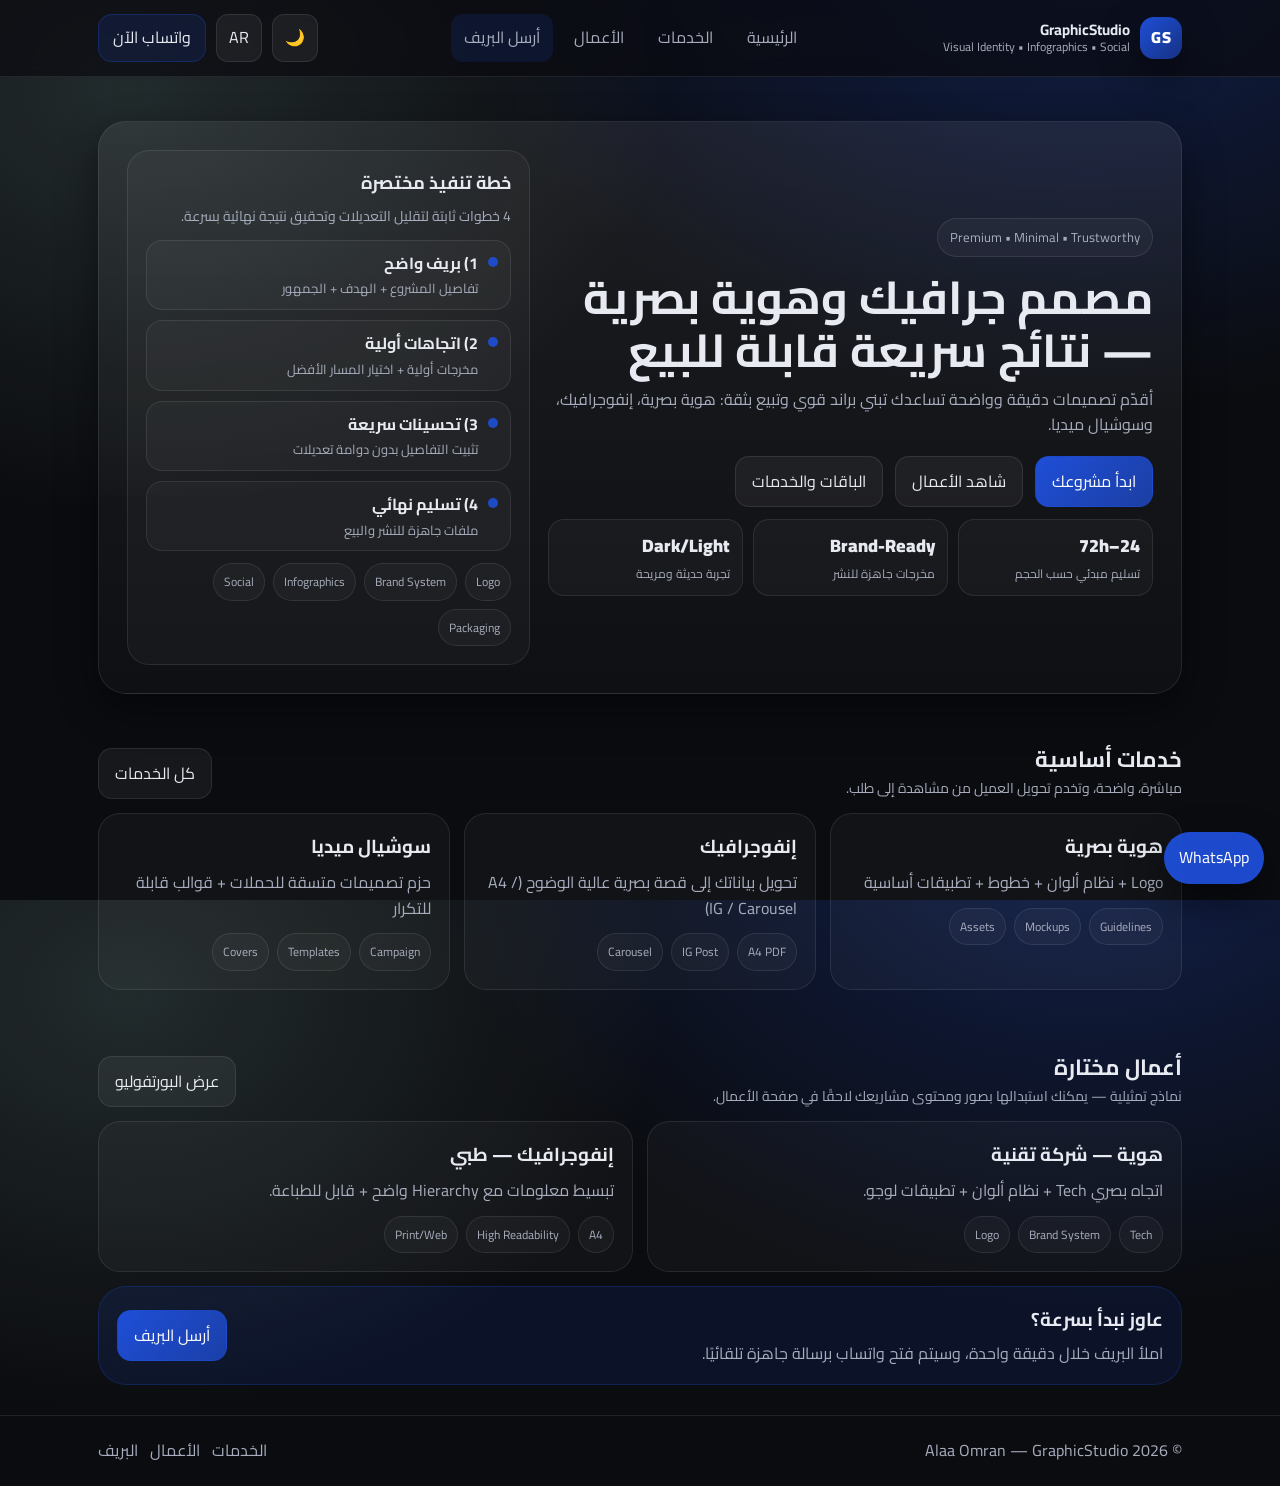
==== index.html @ be7340ad "Add files via upload" ====
<!DOCTYPE html>
<html lang="ar" dir="rtl">
<head>
  <meta charset="UTF-8" />
  <meta name="viewport" content="width=device-width, initial-scale=1.0" />
  <title>GraphicStudio — بورتفوليو مصمم جرافيك</title>
  <meta name="description" content="GraphicStudio — تصميم هوية بصرية، إنفوجرافيك، وسوشيال ميديا. تجربة بورتفوليو احترافية جاهزة للتحويل." />
  <meta name="theme-color" content="#0b0c10" />
  <link rel="preconnect" href="https://fonts.googleapis.com">
  <link rel="preconnect" href="https://fonts.gstatic.com" crossorigin>
  <link href="https://fonts.googleapis.com/css2?family=Cairo:wght@400;600;700;800&display=swap" rel="stylesheet">
  <style>
    :root{
      --bg:#0b0c10;
      --panel:#11131a;
      --panel2:#0f1117;
      --text:#e8eaf2;
      --muted:#a7adbd;
      --accent:#1f4fd8;
      --line:rgba(255,255,255,.09);
      --shadow: 0 16px 40px rgba(0,0,0,.45);
      --radius:18px;
      --radius2:22px;
      --max:1120px;
    }

    body.light{
      --bg:#f7f8fc;
      --panel:#ffffff;
      --panel2:#f1f3f9;
      --text:#121629;
      --muted:#5c647a;
      --line:rgba(0,0,0,.10);
      --shadow: 0 18px 46px rgba(18,22,41,.12);
    }

    *{box-sizing:border-box}
    html,body{height:100%}
    body{
      margin:0;
      font-family: "Cairo", system-ui, -apple-system, Segoe UI, Roboto, Arial, sans-serif;
      background:
        radial-gradient(1200px 900px at 85% -10%, rgba(31,79,216,.30), transparent 55%),
        radial-gradient(900px 700px at 10% 10%, rgba(154,205,191,.16), transparent 60%),
        var(--bg);
      color:var(--text);
      line-height:1.6;
    }

    a{color:inherit;text-decoration:none}
    button{font:inherit}
    .container{max-width:var(--max); margin:0 auto; padding:0 18px}

    /* NAV */
    .nav{
      position:sticky; top:0; z-index:50;
      border-bottom:1px solid var(--line);
      background: rgba(10,11,16,.70);
      backdrop-filter: blur(10px);
    }
    body.light .nav{ background: rgba(255,255,255,.75); }

    .navInner{
      display:flex; align-items:center; justify-content:space-between;
      gap:14px; padding:14px 0;
    }

    .brand{
      display:flex; align-items:center; gap:10px;
      min-width: 180px;
    }
    .brandMark{
      width:42px; height:42px; border-radius:14px;
      display:grid; place-items:center;
      background: linear-gradient(135deg, rgba(31,79,216,1), rgba(31,79,216,.55));
      box-shadow: var(--shadow);
      font-weight:900;
      letter-spacing:.5px;
      color:#fff;
      flex:0 0 auto;
    }
    .brandText{
      display:flex; flex-direction:column; gap:2px;
      line-height:1.1;
    }
    .brandText strong{font-size:15px}
    .brandText span{font-size:12px; color:var(--muted)}

    .navLinks{
      display:flex; align-items:center; justify-content:center;
      gap:8px; flex:1;
    }
    .navLinks a{
      padding:10px 12px;
      border-radius:12px;
      color:var(--muted);
      transition: background .15s ease, color .15s ease;
      border:1px solid transparent;
    }
    .navLinks a:hover{
      color:var(--text);
      background: rgba(255,255,255,.05);
      border-color: var(--line);
    }
    body.light .navLinks a:hover{ background: rgba(0,0,0,.05); }

    .navActions{
      display:flex; align-items:center; gap:10px;
      min-width: 220px;
      justify-content:flex-end;
    }
    .iconBtn{
      border:1px solid var(--line);
      background: rgba(255,255,255,.06);
      color:var(--text);
      padding:10px 12px;
      border-radius:12px;
      cursor:pointer;
      transition: transform .12s ease, background .12s ease;
    }
    .iconBtn:active{transform: scale(.98)}
    body.light .iconBtn{ background: rgba(0,0,0,.04); }

    .cta{
      display:inline-flex; align-items:center; justify-content:center;
      gap:10px;
      padding:10px 14px;
      border-radius:14px;
      border:1px solid rgba(31,79,216,.30);
      background: rgba(31,79,216,.14);
      color:var(--text);
      white-space:nowrap;
      transition: transform .12s ease, background .12s ease;
    }
    .cta:hover{ background: rgba(31,79,216,.20) }
    .cta:active{transform: scale(.99)}

    /* HERO */
    .hero{padding:44px 0 18px}
    .heroCard{
      border:1px solid var(--line);
      border-radius: calc(var(--radius2) + 6px);
      background: linear-gradient(180deg, rgba(255,255,255,.07), rgba(255,255,255,.02));
      box-shadow: var(--shadow);
      overflow:hidden;
    }
    body.light .heroCard{
      background: linear-gradient(180deg, rgba(0,0,0,.02), rgba(0,0,0,.01));
    }

    .heroGrid{
      display:grid;
      grid-template-columns: 1.2fr .8fr;
      gap:18px;
      padding:28px;
      align-items:center;
    }

    .badge{
      display:inline-flex; align-items:center; gap:8px;
      padding:8px 12px;
      border-radius:999px;
      border:1px solid var(--line);
      background: rgba(255,255,255,.04);
      color:var(--muted);
      font-size:13px;
      width: fit-content;
    }

    .h1{
      margin:14px 0 10px;
      font-size: clamp(26px, 4.2vw, 46px);
      line-height:1.15;
      letter-spacing: .2px;
    }

    .lead{
      margin:0 0 18px;
      color:var(--muted);
      font-size:16px;
      max-width: 70ch;
    }

    .heroActions{
      display:flex; gap:12px; flex-wrap:wrap;
      margin-top: 10px;
    }
    .btn{
      display:inline-flex; align-items:center; justify-content:center;
      gap:10px;
      padding:12px 16px;
      border-radius:14px;
      border:1px solid var(--line);
      background: rgba(255,255,255,.05);
      color:var(--text);
      cursor:pointer;
      transition: transform .12s ease, background .12s ease, border-color .12s ease;
    }
    .btn:hover{ background: rgba(255,255,255,.07) }
    body.light .btn:hover{ background: rgba(0,0,0,.04) }

    .btnPrimary{
      background: linear-gradient(135deg, rgba(31,79,216,1), rgba(31,79,216,.72));
      border-color: rgba(31,79,216,.35);
      color:#fff;
    }
    .btnPrimary:hover{ background: linear-gradient(135deg, rgba(31,79,216,1), rgba(31,79,216,.82)); }
    .btn:active{transform: scale(.99)}

    .heroSide{
      border:1px solid var(--line);
      border-radius: var(--radius2);
      background: rgba(255,255,255,.03);
      padding:18px;
    }

    .statGrid{
      display:grid;
      grid-template-columns: repeat(3, minmax(0, 1fr));
      gap:10px;
      margin-top: 12px;
    }
    .stat{
      border:1px solid var(--line);
      border-radius: 16px;
      padding:12px;
      background: rgba(255,255,255,.03);
    }
    .stat strong{
      display:block;
      font-size:18px;
      font-weight:900;
    }
    .stat span{
      display:block;
      font-size:12px;
      color:var(--muted);
      margin-top:3px;
    }

    .quickList{
      margin:12px 0 0;
      padding:0;
      list-style:none;
      display:flex;
      flex-direction:column;
      gap:10px;
    }
    .quickItem{
      display:flex; gap:10px; align-items:flex-start;
      padding:10px 12px;
      border-radius:16px;
      border:1px solid var(--line);
      background: rgba(255,255,255,.03);
    }
    .dot{
      width:10px; height:10px; border-radius:99px;
      background: rgba(31,79,216,.9);
      margin-top: 6px;
      flex:0 0 auto;
    }
    .quickItem b{display:block}
    .quickItem p{margin:2px 0 0; color:var(--muted); font-size:13px}

    /* SECTIONS */
    .section{padding:30px 0}
    .sectionHead{
      display:flex; align-items:flex-end; justify-content:space-between;
      gap:14px; margin-bottom: 14px;
    }
    .sectionHead h2{margin:0; font-size:22px}
    .sectionHead p{margin:0; color:var(--muted); font-size:14px; max-width:60ch}

    .cards{
      display:grid;
      grid-template-columns: repeat(3, minmax(0,1fr));
      gap:14px;
    }
    .card{
      border:1px solid var(--line);
      border-radius: var(--radius2);
      background: rgba(255,255,255,.03);
      padding:18px;
      transition: transform .15s ease, border-color .15s ease;
    }
    .card:hover{transform: translateY(-2px); border-color: rgba(31,79,216,.25)}
    .card h3{margin:0 0 8px}
    .card p{margin:0; color:var(--muted)}
    .pillRow{display:flex; gap:8px; flex-wrap:wrap; margin-top:12px}
    .pill{
      padding:8px 10px;
      border-radius:999px;
      border:1px solid var(--line);
      background: rgba(255,255,255,.03);
      color:var(--muted);
      font-size:12px;
    }

    .split{
      display:grid;
      grid-template-columns: 1fr 1fr;
      gap:14px;
    }

    .ctaBand{
      margin-top: 14px;
      border:1px solid rgba(31,79,216,.25);
      border-radius: calc(var(--radius2) + 6px);
      background: rgba(31,79,216,.12);
      padding:18px;
      display:flex; align-items:center; justify-content:space-between;
      gap:14px;
    }
    .ctaBand h3{margin:0 0 6px}
    .ctaBand p{margin:0; color:var(--muted)}

    /* FOOTER */
    footer{
      padding:22px 0;
      border-top:1px solid var(--line);
      color:var(--muted);
    }
    .footerInner{
      display:flex; align-items:center; justify-content:space-between;
      gap:12px; flex-wrap:wrap;
    }
    .footerLinks{display:flex; gap:12px}
    .footerLinks a{color:var(--muted)}
    .footerLinks a:hover{color:var(--text)}

    /* FLOAT WHATSAPP */
    .waFloat{
      position:fixed;
      right:16px; bottom:16px;
      padding:12px 14px;
      border-radius:999px;
      background: rgba(31,79,216,.95);
      color:#fff;
      border:1px solid rgba(31,79,216,.40);
      box-shadow: var(--shadow);
      display:inline-flex; align-items:center; gap:10px;
      z-index:60;
    }
    .waFloat:active{transform: scale(.99)}

    /* MOBILE */
    .mobileBar{
      position:fixed; left:0; right:0; bottom:0;
      border-top:1px solid var(--line);
      background: rgba(10,11,16,.78);
      backdrop-filter: blur(10px);
      display:none;
      z-index:55;
    }
    body.light .mobileBar{ background: rgba(255,255,255,.78); }

    .mobileInner{
      display:grid;
      grid-template-columns: repeat(4, minmax(0,1fr));
      gap:8px;
      padding:10px 12px;
    }
    .mItem{
      display:flex; flex-direction:column; align-items:center; justify-content:center;
      gap:4px;
      padding:10px 8px;
      border-radius:14px;
      border:1px solid transparent;
      color:var(--muted);
      font-size:12px;
    }
    .mItem.active{
      color:var(--text);
      border-color: var(--line);
      background: rgba(255,255,255,.05);
    }
    body.light .mItem.active{ background: rgba(0,0,0,.05); }

    @media (max-width: 980px){
      .heroGrid{grid-template-columns: 1fr; }
      .navLinks{display:none}
      .navActions{min-width:auto}
    }
    @media (max-width: 820px){
      .cards{grid-template-columns:1fr}
      .split{grid-template-columns:1fr}
      .statGrid{grid-template-columns:1fr}
      .ctaBand{flex-direction:column; align-items:flex-start}
      .mobileBar{display:block}
      body{padding-bottom: 76px;}
    }

    /* Focus */
    a:focus, button:focus{
      outline: 3px solid rgba(31,79,216,.45);
      outline-offset: 2px;
      border-radius: 14px;
    }

    /* Reduced motion */
    @media (prefers-reduced-motion: reduce){
      *{scroll-behavior:auto !important; transition:none !important}
    }
  </style>
</head>

<body class="dark">
  <!-- NAV -->
  <header class="nav">
    <div class="container">
      <div class="navInner">
        <a class="brand" href="index.html" aria-label="GraphicStudio">
          <span class="brandMark">GS</span>
          <span class="brandText">
            <strong>GraphicStudio</strong>
            <span>Visual Identity • Infographics • Social</span>
          </span>
        </a>

        <nav class="navLinks" aria-label="التنقل الرئيسي">
          <a href="index.html" aria-current="page">الرئيسية</a>
          <a href="services.html">الخدمات</a>
          <a href="portfolio.html">الأعمال</a>
          <a href="brief.html" class="cta">أرسل البريف</a>
        </nav>

        <div class="navActions">
          <button class="iconBtn" id="themeToggle" type="button" title="تبديل الوضع">🌙</button>
          <button class="iconBtn" id="langToggle" type="button" title="AR/EN">AR</button>
          <a class="cta" id="waTop" href="#" target="_blank" rel="noopener">واتساب الآن</a>
        </div>
      </div>
    </div>
  </header>

  <!-- HERO -->
  <main class="container">
    <section class="hero">
      <div class="heroCard">
        <div class="heroGrid">
          <div>
            <div class="badge">Premium • Minimal • Trustworthy</div>
            <h1 class="h1">مصمم جرافيك وهوية بصرية — نتائج سريعة قابلة للبيع</h1>
            <p class="lead">
              أقدّم تصميمات دقيقة وواضحة تساعدك تبني براند قوي وتبيع بثقة: هوية بصرية، إنفوجرافيك، وسوشيال ميديا.
            </p>

            <div class="heroActions">
              <a class="btn btnPrimary" href="brief.html">ابدأ مشروعك</a>
              <a class="btn" href="portfolio.html">شاهد الأعمال</a>
              <a class="btn" href="services.html">الباقات والخدمات</a>
            </div>

            <div class="statGrid" aria-label="إحصائيات سريعة">
              <div class="stat">
                <strong>24–72h</strong>
                <span>تسليم مبدئي حسب الحجم</span>
              </div>
              <div class="stat">
                <strong>Brand-Ready</strong>
                <span>مخرجات جاهزة للنشر</span>
              </div>
              <div class="stat">
                <strong>Dark/Light</strong>
                <span>تجربة حديثة ومريحة</span>
              </div>
            </div>
          </div>

          <aside class="heroSide" aria-label="ملخص التنفيذ">
            <h2 style="margin:0 0 8px; font-size:18px;">خطة تنفيذ مختصرة</h2>
            <p style="margin:0; color:var(--muted); font-size:14px;">
              4 خطوات ثابتة لتقليل التعديلات وتحقيق نتيجة نهائية بسرعة.
            </p>

            <ul class="quickList">
              <li class="quickItem">
                <span class="dot"></span>
                <div>
                  <b>1) بريف واضح</b>
                  <p>تفاصيل المشروع + الهدف + الجمهور</p>
                </div>
              </li>
              <li class="quickItem">
                <span class="dot"></span>
                <div>
                  <b>2) اتجاهات أولية</b>
                  <p>مخرجات أولية + اختيار المسار الأفضل</p>
                </div>
              </li>
              <li class="quickItem">
                <span class="dot"></span>
                <div>
                  <b>3) تحسينات سريعة</b>
                  <p>تثبيت التفاصيل بدون دوامة تعديلات</p>
                </div>
              </li>
              <li class="quickItem">
                <span class="dot"></span>
                <div>
                  <b>4) تسليم نهائي</b>
                  <p>ملفات جاهزة للنشر والبيع</p>
                </div>
              </li>
            </ul>

            <div class="pillRow">
              <span class="pill">Logo</span>
              <span class="pill">Brand System</span>
              <span class="pill">Infographics</span>
              <span class="pill">Social</span>
              <span class="pill">Packaging</span>
            </div>
          </aside>
        </div>
      </div>
    </section>

    <!-- SERVICES PREVIEW -->
    <section class="section" id="services">
      <div class="sectionHead">
        <div>
          <h2>خدمات أساسية</h2>
          <p>مباشرة، واضحة، وتخدم تحويل العميل من مشاهدة إلى طلب.</p>
        </div>
        <a class="btn" href="services.html">كل الخدمات</a>
      </div>

      <div class="cards">
        <article class="card">
          <h3>هوية بصرية</h3>
          <p>Logo + نظام ألوان + خطوط + تطبيقات أساسية</p>
          <div class="pillRow">
            <span class="pill">Guidelines</span>
            <span class="pill">Mockups</span>
            <span class="pill">Assets</span>
          </div>
        </article>

        <article class="card">
          <h3>إنفوجرافيك</h3>
          <p>تحويل بياناتك إلى قصة بصرية عالية الوضوح (A4 / IG / Carousel)</p>
          <div class="pillRow">
            <span class="pill">A4 PDF</span>
            <span class="pill">IG Post</span>
            <span class="pill">Carousel</span>
          </div>
        </article>

        <article class="card">
          <h3>سوشيال ميديا</h3>
          <p>حزم تصميمات متسقة للحملات + قوالب قابلة للتكرار</p>
          <div class="pillRow">
            <span class="pill">Campaign</span>
            <span class="pill">Templates</span>
            <span class="pill">Covers</span>
          </div>
        </article>
      </div>
    </section>

    <!-- FEATURED WORK -->
    <section class="section">
      <div class="sectionHead">
        <div>
          <h2>أعمال مختارة</h2>
          <p>نماذج تمثيلية — يمكنك استبدالها بصور ومحتوى مشاريعك لاحقًا في صفحة الأعمال.</p>
        </div>
        <a class="btn" href="portfolio.html">عرض البورتفوليو</a>
      </div>

      <div class="split">
        <article class="card">
          <h3>هوية — شركة تقنية</h3>
          <p>اتجاه بصري Tech + نظام ألوان + تطبيقات لوجو.</p>
          <div class="pillRow">
            <span class="pill">Tech</span>
            <span class="pill">Brand System</span>
            <span class="pill">Logo</span>
          </div>
        </article>

        <article class="card">
          <h3>إنفوجرافيك — طبي</h3>
          <p>تبسيط معلومات مع Hierarchy واضح + قابل للطباعة.</p>
          <div class="pillRow">
            <span class="pill">A4</span>
            <span class="pill">High Readability</span>
            <span class="pill">Print/Web</span>
          </div>
        </article>
      </div>

      <div class="ctaBand">
        <div>
          <h3>عاوز نبدأ بسرعة؟</h3>
          <p>املأ البريف خلال دقيقة واحدة، وسيتم فتح واتساب برسالة جاهزة تلقائيًا.</p>
        </div>
        <a class="btn btnPrimary" href="brief.html">أرسل البريف</a>
      </div>
    </section>
  </main>

  <!-- FOOTER -->
  <footer>
    <div class="container">
      <div class="footerInner">
        <div>© <span id="year"></span> Alaa Omran — GraphicStudio</div>
        <div class="footerLinks">
          <a href="services.html">الخدمات</a>
          <a href="portfolio.html">الأعمال</a>
          <a href="brief.html">البريف</a>
        </div>
      </div>
    </div>
  </footer>

  <!-- FLOAT WhatsApp -->
  <a class="waFloat" id="waFloat" href="#" target="_blank" rel="noopener">WhatsApp</a>

  <!-- MOBILE BAR -->
  <nav class="mobileBar" aria-label="تنقل الموبايل">
    <div class="mobileInner">
      <a class="mItem active" href="index.html">Home</a>
      <a class="mItem" href="services.html">Services</a>
      <a class="mItem" href="portfolio.html">Work</a>
      <a class="mItem" href="brief.html">Brief</a>
    </div>
  </nav>

  <script>
    (function(){
      const PHONE = "201064255553"; // بدون + (واتساب)
      const yearEl = document.getElementById("year");
      if(yearEl) yearEl.textContent = new Date().getFullYear();

      function waLink(text){
        return `https://wa.me/${PHONE}?text=${encodeURIComponent(text)}`;
      }

      const waTop = document.getElementById("waTop");
      const waFloat = document.getElementById("waFloat");
      const msg = "مرحبًا، أريد الاستفسار عن خدمات التصميم (هوية/إنفوجرافيك/سوشيال).";
      if(waTop) waTop.href = waLink(msg);
      if(waFloat) waFloat.href = waLink(msg);

      // Theme
      const themeBtn = document.getElementById("themeToggle");
      const savedTheme = localStorage.getItem("gs_theme");
      if(savedTheme === "light") document.body.classList.add("light");

      if(themeBtn){
        themeBtn.addEventListener("click", () => {
          const isLight = document.body.classList.toggle("light");
          localStorage.setItem("gs_theme", isLight ? "light" : "dark");
        });
      }

      // Language (direction flip only, content can be extended later)
      const langBtn = document.getElementById("langToggle");
      const savedLang = localStorage.getItem("gs_lang") || "ar";
      document.documentElement.lang = savedLang;
      document.documentElement.dir = savedLang === "ar" ? "rtl" : "ltr";
      if(langBtn) langBtn.textContent = savedLang.toUpperCase();

      if(langBtn){
        langBtn.addEventListener("click", () => {
          const cur = (localStorage.getItem("gs_lang") || "ar");
          const next = cur === "ar" ? "en" : "ar";
          localStorage.setItem("gs_lang", next);
          document.documentElement.lang = next;
          document.documentElement.dir = next === "ar" ? "rtl" : "ltr";
          langBtn.textContent = next.toUpperCase();
        });
      }
    })();
  </script>
</body>
</html>
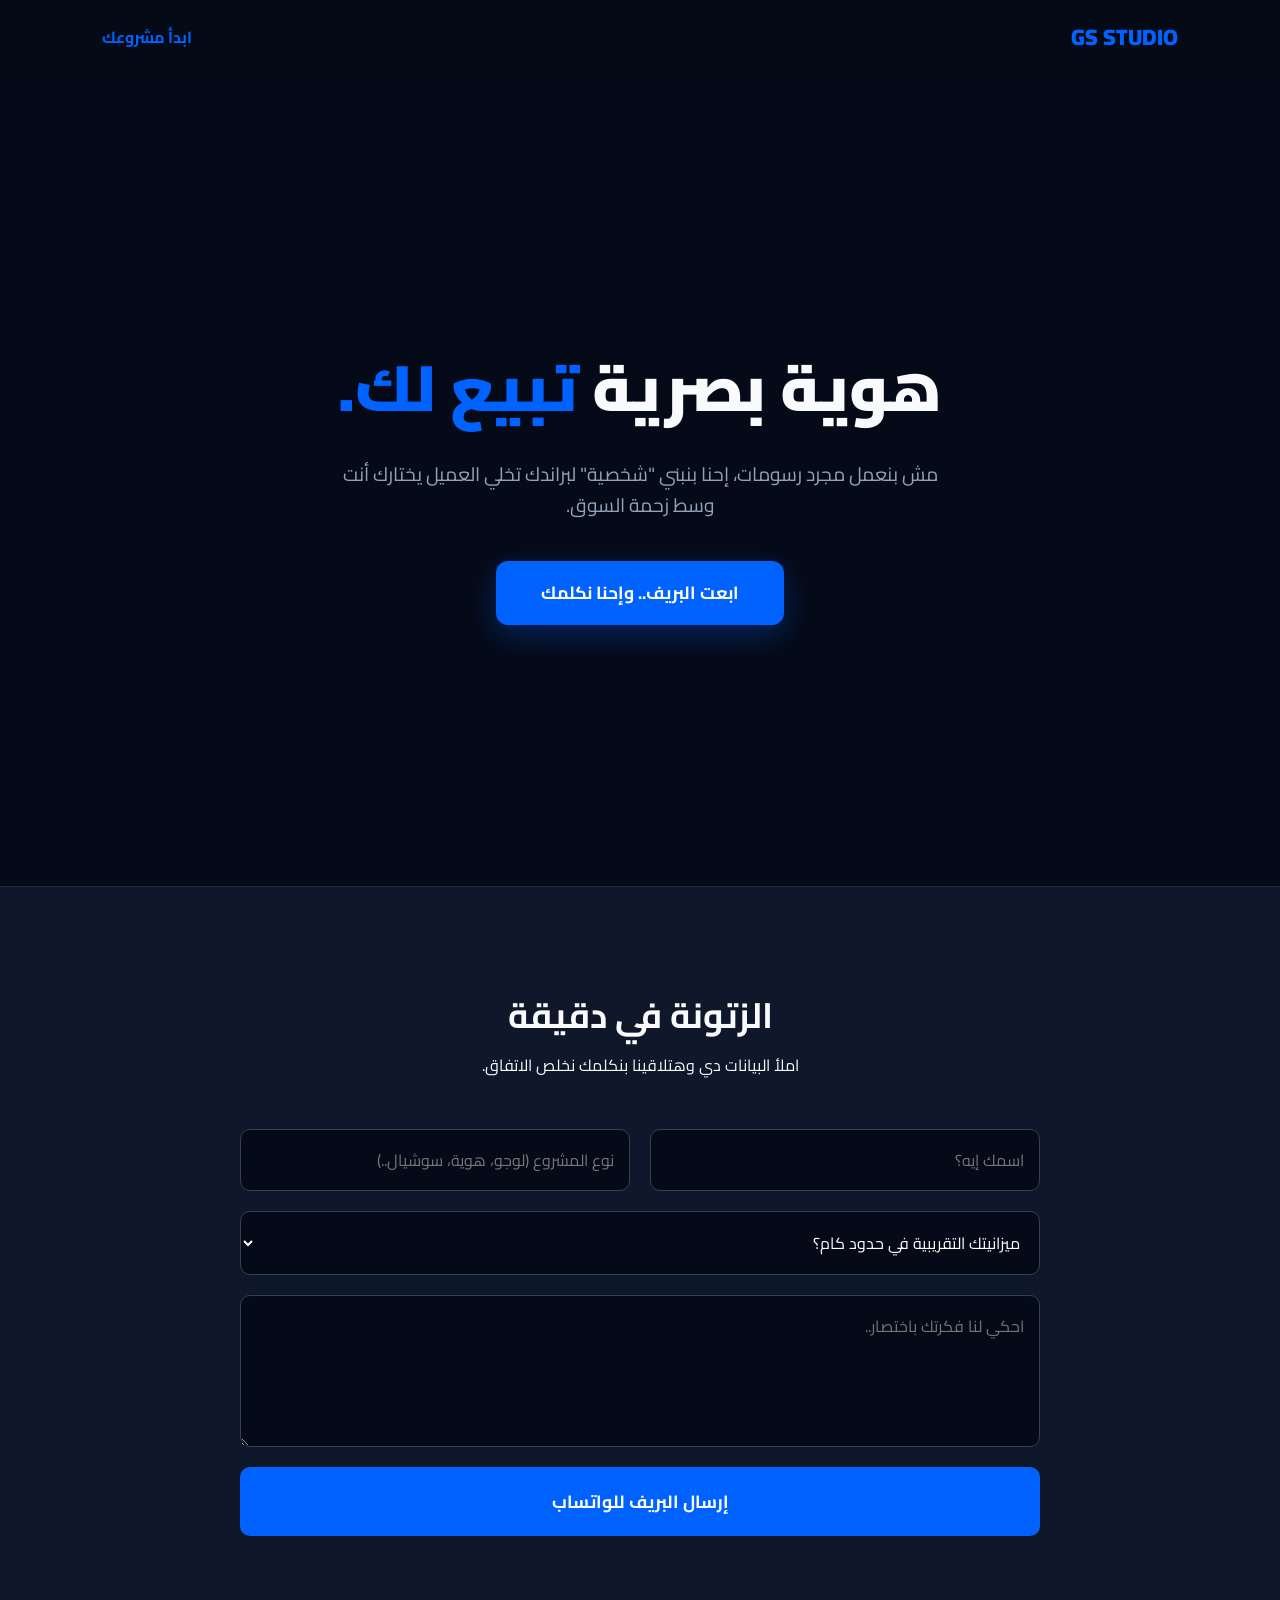
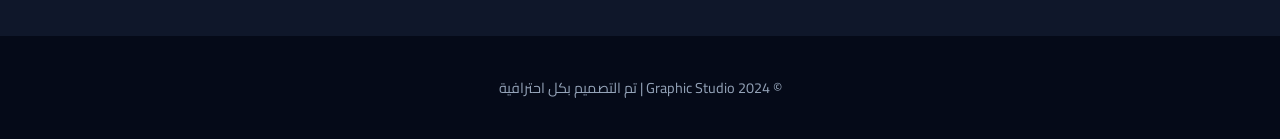
==== commit 6a561d1f: "Update index.html" ====
--- a/index.html
+++ b/index.html
@@ -1,679 +1,231 @@
 <!DOCTYPE html>
 <html lang="ar" dir="rtl">
 <head>
-  <meta charset="UTF-8" />
-  <meta name="viewport" content="width=device-width, initial-scale=1.0" />
-  <title>GraphicStudio — بورتفوليو مصمم جرافيك</title>
-  <meta name="description" content="GraphicStudio — تصميم هوية بصرية، إنفوجرافيك، وسوشيال ميديا. تجربة بورتفوليو احترافية جاهزة للتحويل." />
-  <meta name="theme-color" content="#0b0c10" />
-  <link rel="preconnect" href="https://fonts.googleapis.com">
-  <link rel="preconnect" href="https://fonts.gstatic.com" crossorigin>
-  <link href="https://fonts.googleapis.com/css2?family=Cairo:wght@400;600;700;800&display=swap" rel="stylesheet">
-  <style>
-    :root{
-      --bg:#0b0c10;
-      --panel:#11131a;
-      --panel2:#0f1117;
-      --text:#e8eaf2;
-      --muted:#a7adbd;
-      --accent:#1f4fd8;
-      --line:rgba(255,255,255,.09);
-      --shadow: 0 16px 40px rgba(0,0,0,.45);
-      --radius:18px;
-      --radius2:22px;
-      --max:1120px;
-    }
-
-    body.light{
-      --bg:#f7f8fc;
-      --panel:#ffffff;
-      --panel2:#f1f3f9;
-      --text:#121629;
-      --muted:#5c647a;
-      --line:rgba(0,0,0,.10);
-      --shadow: 0 18px 46px rgba(18,22,41,.12);
-    }
-
-    *{box-sizing:border-box}
-    html,body{height:100%}
-    body{
-      margin:0;
-      font-family: "Cairo", system-ui, -apple-system, Segoe UI, Roboto, Arial, sans-serif;
-      background:
-        radial-gradient(1200px 900px at 85% -10%, rgba(31,79,216,.30), transparent 55%),
-        radial-gradient(900px 700px at 10% 10%, rgba(154,205,191,.16), transparent 60%),
-        var(--bg);
-      color:var(--text);
-      line-height:1.6;
-    }
-
-    a{color:inherit;text-decoration:none}
-    button{font:inherit}
-    .container{max-width:var(--max); margin:0 auto; padding:0 18px}
-
-    /* NAV */
-    .nav{
-      position:sticky; top:0; z-index:50;
-      border-bottom:1px solid var(--line);
-      background: rgba(10,11,16,.70);
-      backdrop-filter: blur(10px);
-    }
-    body.light .nav{ background: rgba(255,255,255,.75); }
-
-    .navInner{
-      display:flex; align-items:center; justify-content:space-between;
-      gap:14px; padding:14px 0;
-    }
-
-    .brand{
-      display:flex; align-items:center; gap:10px;
-      min-width: 180px;
-    }
-    .brandMark{
-      width:42px; height:42px; border-radius:14px;
-      display:grid; place-items:center;
-      background: linear-gradient(135deg, rgba(31,79,216,1), rgba(31,79,216,.55));
-      box-shadow: var(--shadow);
-      font-weight:900;
-      letter-spacing:.5px;
-      color:#fff;
-      flex:0 0 auto;
-    }
-    .brandText{
-      display:flex; flex-direction:column; gap:2px;
-      line-height:1.1;
-    }
-    .brandText strong{font-size:15px}
-    .brandText span{font-size:12px; color:var(--muted)}
-
-    .navLinks{
-      display:flex; align-items:center; justify-content:center;
-      gap:8px; flex:1;
-    }
-    .navLinks a{
-      padding:10px 12px;
-      border-radius:12px;
-      color:var(--muted);
-      transition: background .15s ease, color .15s ease;
-      border:1px solid transparent;
-    }
-    .navLinks a:hover{
-      color:var(--text);
-      background: rgba(255,255,255,.05);
-      border-color: var(--line);
-    }
-    body.light .navLinks a:hover{ background: rgba(0,0,0,.05); }
-
-    .navActions{
-      display:flex; align-items:center; gap:10px;
-      min-width: 220px;
-      justify-content:flex-end;
-    }
-    .iconBtn{
-      border:1px solid var(--line);
-      background: rgba(255,255,255,.06);
-      color:var(--text);
-      padding:10px 12px;
-      border-radius:12px;
-      cursor:pointer;
-      transition: transform .12s ease, background .12s ease;
-    }
-    .iconBtn:active{transform: scale(.98)}
-    body.light .iconBtn{ background: rgba(0,0,0,.04); }
-
-    .cta{
-      display:inline-flex; align-items:center; justify-content:center;
-      gap:10px;
-      padding:10px 14px;
-      border-radius:14px;
-      border:1px solid rgba(31,79,216,.30);
-      background: rgba(31,79,216,.14);
-      color:var(--text);
-      white-space:nowrap;
-      transition: transform .12s ease, background .12s ease;
-    }
-    .cta:hover{ background: rgba(31,79,216,.20) }
-    .cta:active{transform: scale(.99)}
-
-    /* HERO */
-    .hero{padding:44px 0 18px}
-    .heroCard{
-      border:1px solid var(--line);
-      border-radius: calc(var(--radius2) + 6px);
-      background: linear-gradient(180deg, rgba(255,255,255,.07), rgba(255,255,255,.02));
-      box-shadow: var(--shadow);
-      overflow:hidden;
-    }
-    body.light .heroCard{
-      background: linear-gradient(180deg, rgba(0,0,0,.02), rgba(0,0,0,.01));
-    }
-
-    .heroGrid{
-      display:grid;
-      grid-template-columns: 1.2fr .8fr;
-      gap:18px;
-      padding:28px;
-      align-items:center;
-    }
-
-    .badge{
-      display:inline-flex; align-items:center; gap:8px;
-      padding:8px 12px;
-      border-radius:999px;
-      border:1px solid var(--line);
-      background: rgba(255,255,255,.04);
-      color:var(--muted);
-      font-size:13px;
-      width: fit-content;
-    }
-
-    .h1{
-      margin:14px 0 10px;
-      font-size: clamp(26px, 4.2vw, 46px);
-      line-height:1.15;
-      letter-spacing: .2px;
-    }
-
-    .lead{
-      margin:0 0 18px;
-      color:var(--muted);
-      font-size:16px;
-      max-width: 70ch;
-    }
-
-    .heroActions{
-      display:flex; gap:12px; flex-wrap:wrap;
-      margin-top: 10px;
-    }
-    .btn{
-      display:inline-flex; align-items:center; justify-content:center;
-      gap:10px;
-      padding:12px 16px;
-      border-radius:14px;
-      border:1px solid var(--line);
-      background: rgba(255,255,255,.05);
-      color:var(--text);
-      cursor:pointer;
-      transition: transform .12s ease, background .12s ease, border-color .12s ease;
-    }
-    .btn:hover{ background: rgba(255,255,255,.07) }
-    body.light .btn:hover{ background: rgba(0,0,0,.04) }
-
-    .btnPrimary{
-      background: linear-gradient(135deg, rgba(31,79,216,1), rgba(31,79,216,.72));
-      border-color: rgba(31,79,216,.35);
-      color:#fff;
-    }
-    .btnPrimary:hover{ background: linear-gradient(135deg, rgba(31,79,216,1), rgba(31,79,216,.82)); }
-    .btn:active{transform: scale(.99)}
-
-    .heroSide{
-      border:1px solid var(--line);
-      border-radius: var(--radius2);
-      background: rgba(255,255,255,.03);
-      padding:18px;
-    }
-
-    .statGrid{
-      display:grid;
-      grid-template-columns: repeat(3, minmax(0, 1fr));
-      gap:10px;
-      margin-top: 12px;
-    }
-    .stat{
-      border:1px solid var(--line);
-      border-radius: 16px;
-      padding:12px;
-      background: rgba(255,255,255,.03);
-    }
-    .stat strong{
-      display:block;
-      font-size:18px;
-      font-weight:900;
-    }
-    .stat span{
-      display:block;
-      font-size:12px;
-      color:var(--muted);
-      margin-top:3px;
-    }
-
-    .quickList{
-      margin:12px 0 0;
-      padding:0;
-      list-style:none;
-      display:flex;
-      flex-direction:column;
-      gap:10px;
-    }
-    .quickItem{
-      display:flex; gap:10px; align-items:flex-start;
-      padding:10px 12px;
-      border-radius:16px;
-      border:1px solid var(--line);
-      background: rgba(255,255,255,.03);
-    }
-    .dot{
-      width:10px; height:10px; border-radius:99px;
-      background: rgba(31,79,216,.9);
-      margin-top: 6px;
-      flex:0 0 auto;
-    }
-    .quickItem b{display:block}
-    .quickItem p{margin:2px 0 0; color:var(--muted); font-size:13px}
-
-    /* SECTIONS */
-    .section{padding:30px 0}
-    .sectionHead{
-      display:flex; align-items:flex-end; justify-content:space-between;
-      gap:14px; margin-bottom: 14px;
-    }
-    .sectionHead h2{margin:0; font-size:22px}
-    .sectionHead p{margin:0; color:var(--muted); font-size:14px; max-width:60ch}
-
-    .cards{
-      display:grid;
-      grid-template-columns: repeat(3, minmax(0,1fr));
-      gap:14px;
-    }
-    .card{
-      border:1px solid var(--line);
-      border-radius: var(--radius2);
-      background: rgba(255,255,255,.03);
-      padding:18px;
-      transition: transform .15s ease, border-color .15s ease;
-    }
-    .card:hover{transform: translateY(-2px); border-color: rgba(31,79,216,.25)}
-    .card h3{margin:0 0 8px}
-    .card p{margin:0; color:var(--muted)}
-    .pillRow{display:flex; gap:8px; flex-wrap:wrap; margin-top:12px}
-    .pill{
-      padding:8px 10px;
-      border-radius:999px;
-      border:1px solid var(--line);
-      background: rgba(255,255,255,.03);
-      color:var(--muted);
-      font-size:12px;
-    }
-
-    .split{
-      display:grid;
-      grid-template-columns: 1fr 1fr;
-      gap:14px;
-    }
-
-    .ctaBand{
-      margin-top: 14px;
-      border:1px solid rgba(31,79,216,.25);
-      border-radius: calc(var(--radius2) + 6px);
-      background: rgba(31,79,216,.12);
-      padding:18px;
-      display:flex; align-items:center; justify-content:space-between;
-      gap:14px;
-    }
-    .ctaBand h3{margin:0 0 6px}
-    .ctaBand p{margin:0; color:var(--muted)}
-
-    /* FOOTER */
-    footer{
-      padding:22px 0;
-      border-top:1px solid var(--line);
-      color:var(--muted);
-    }
-    .footerInner{
-      display:flex; align-items:center; justify-content:space-between;
-      gap:12px; flex-wrap:wrap;
-    }
-    .footerLinks{display:flex; gap:12px}
-    .footerLinks a{color:var(--muted)}
-    .footerLinks a:hover{color:var(--text)}
-
-    /* FLOAT WHATSAPP */
-    .waFloat{
-      position:fixed;
-      right:16px; bottom:16px;
-      padding:12px 14px;
-      border-radius:999px;
-      background: rgba(31,79,216,.95);
-      color:#fff;
-      border:1px solid rgba(31,79,216,.40);
-      box-shadow: var(--shadow);
-      display:inline-flex; align-items:center; gap:10px;
-      z-index:60;
-    }
-    .waFloat:active{transform: scale(.99)}
-
-    /* MOBILE */
-    .mobileBar{
-      position:fixed; left:0; right:0; bottom:0;
-      border-top:1px solid var(--line);
-      background: rgba(10,11,16,.78);
-      backdrop-filter: blur(10px);
-      display:none;
-      z-index:55;
-    }
-    body.light .mobileBar{ background: rgba(255,255,255,.78); }
-
-    .mobileInner{
-      display:grid;
-      grid-template-columns: repeat(4, minmax(0,1fr));
-      gap:8px;
-      padding:10px 12px;
-    }
-    .mItem{
-      display:flex; flex-direction:column; align-items:center; justify-content:center;
-      gap:4px;
-      padding:10px 8px;
-      border-radius:14px;
-      border:1px solid transparent;
-      color:var(--muted);
-      font-size:12px;
-    }
-    .mItem.active{
-      color:var(--text);
-      border-color: var(--line);
-      background: rgba(255,255,255,.05);
-    }
-    body.light .mItem.active{ background: rgba(0,0,0,.05); }
-
-    @media (max-width: 980px){
-      .heroGrid{grid-template-columns: 1fr; }
-      .navLinks{display:none}
-      .navActions{min-width:auto}
-    }
-    @media (max-width: 820px){
-      .cards{grid-template-columns:1fr}
-      .split{grid-template-columns:1fr}
-      .statGrid{grid-template-columns:1fr}
-      .ctaBand{flex-direction:column; align-items:flex-start}
-      .mobileBar{display:block}
-      body{padding-bottom: 76px;}
-    }
-
-    /* Focus */
-    a:focus, button:focus{
-      outline: 3px solid rgba(31,79,216,.45);
-      outline-offset: 2px;
-      border-radius: 14px;
-    }
-
-    /* Reduced motion */
-    @media (prefers-reduced-motion: reduce){
-      *{scroll-behavior:auto !important; transition:none !important}
-    }
-  </style>
+    <meta charset="UTF-8">
+    <meta name="viewport" content="width=device-width, initial-scale=1.0">
+    <title>Graphic Studio | التصميم من الآخر</title>
+    <link href="https://fonts.googleapis.com/css2?family=Cairo:wght@400;700;900&display=swap" rel="stylesheet">
+    <style>
+        :root {
+            --blue-tech: #0062ff; /* الأزرق التقني */
+            --bg-dark: #050a18;   /* خلفية فخمة */
+            --card-bg: #0f172a;
+            --text-main: #f8fafc;
+            --text-dim: #94a3b8;
+        }
+
+        * {
+            margin: 0;
+            padding: 0;
+            box-sizing: border-box;
+            font-family: 'Cairo', sans-serif;
+        }
+
+        body {
+            background-color: var(--bg-dark);
+            color: var(--text-main);
+            line-height: 1.6;
+            overflow-x: hidden;
+        }
+
+        /* نافبار مختصر */
+        nav {
+            display: flex;
+            justify-content: space-between;
+            align-items: center;
+            padding: 20px 8%;
+            background: rgba(5, 10, 24, 0.8);
+            backdrop-filter: blur(10px);
+            position: sticky;
+            top: 0;
+            z-index: 1000;
+        }
+
+        .logo { font-weight: 900; font-size: 1.4rem; color: var(--blue-tech); }
+
+        /* الهيرو - الزتونة */
+        .hero {
+            height: 90vh;
+            display: flex;
+            flex-direction: column;
+            justify-content: center;
+            align-items: center;
+            text-align: center;
+            padding: 0 5%;
+        }
+
+        .hero h1 {
+            font-size: clamp(2rem, 5vw, 4rem);
+            font-weight: 900;
+            margin-bottom: 20px;
+        }
+
+        .hero h1 span { color: var(--blue-tech); }
+
+        .hero p {
+            font-size: 1.2rem;
+            color: var(--text-dim);
+            max-width: 600px;
+            margin-bottom: 40px;
+        }
+
+        .btn-cta {
+            background: var(--blue-tech);
+            color: white;
+            padding: 18px 45px;
+            border-radius: 12px;
+            text-decoration: none;
+            font-weight: bold;
+            font-size: 1.1rem;
+            transition: 0.3s cubic-bezier(0.175, 0.885, 0.32, 1.275);
+            box-shadow: 0 10px 30px rgba(0, 98, 255, 0.3);
+        }
+
+        .btn-cta:hover { transform: scale(1.05); box-shadow: 0 15px 40px rgba(0, 98, 255, 0.5); }
+
+        /* سيكشن البريف */
+        .brief-section {
+            padding: 100px 8%;
+            background: var(--card-bg);
+            border-top: 1px solid #1e293b;
+        }
+
+        .section-head { text-align: center; margin-bottom: 50px; }
+        .section-head h2 { font-size: 2.2rem; margin-bottom: 10px; }
+
+        .form-grid {
+            max-width: 800px;
+            margin: 0 auto;
+            display: grid;
+            grid-template-columns: 1fr 1fr;
+            gap: 20px;
+        }
+
+        .full-width { grid-column: span 2; }
+
+        input, textarea, select {
+            width: 100%;
+            padding: 15px;
+            background: #050a18;
+            border: 1px solid #334155;
+            border-radius: 10px;
+            color: white;
+            font-size: 1rem;
+            outline: none;
+            transition: 0.3s;
+        }
+
+        input:focus, textarea:focus, select:focus { border-color: var(--blue-tech); }
+
+        .submit-btn {
+            grid-column: span 2;
+            background: var(--blue-tech);
+            border: none;
+            color: white;
+            padding: 18px;
+            border-radius: 10px;
+            font-weight: bold;
+            cursor: pointer;
+            font-size: 1.1rem;
+        }
+
+        /* شغل الجرافيك - كروت سريعة */
+        .work-grid {
+            display: grid;
+            grid-template-columns: repeat(auto-fit, minmax(300px, 1fr));
+            gap: 20px;
+            padding: 50px 0;
+        }
+
+        .work-card {
+            background: #0f172a;
+            height: 250px;
+            border-radius: 15px;
+            display: flex;
+            align-items: center;
+            justify-content: center;
+            border: 1px solid #1e293b;
+            color: var(--text-dim);
+            transition: 0.3s;
+        }
+
+        .work-card:hover { border-color: var(--blue-tech); color: white; }
+
+        /* Responsive */
+        @media (max-width: 768px) {
+            .form-grid { grid-template-columns: 1fr; }
+            .full-width { grid-column: span 1; }
+            .submit-btn { grid-column: span 1; }
+        }
+    </style>
 </head>
-
-<body class="dark">
-  <!-- NAV -->
-  <header class="nav">
-    <div class="container">
-      <div class="navInner">
-        <a class="brand" href="index.html" aria-label="GraphicStudio">
-          <span class="brandMark">GS</span>
-          <span class="brandText">
-            <strong>GraphicStudio</strong>
-            <span>Visual Identity • Infographics • Social</span>
-          </span>
-        </a>
-
-        <nav class="navLinks" aria-label="التنقل الرئيسي">
-          <a href="index.html" aria-current="page">الرئيسية</a>
-          <a href="services.html">الخدمات</a>
-          <a href="portfolio.html">الأعمال</a>
-          <a href="brief.html" class="cta">أرسل البريف</a>
-        </nav>
-
-        <div class="navActions">
-          <button class="iconBtn" id="themeToggle" type="button" title="تبديل الوضع">🌙</button>
-          <button class="iconBtn" id="langToggle" type="button" title="AR/EN">AR</button>
-          <a class="cta" id="waTop" href="#" target="_blank" rel="noopener">واتساب الآن</a>
+<body>
+
+    <nav>
+        <div class="logo">GS STUDIO</div>
+        <div class="nav-links">
+            <a href="#brief" style="color: var(--blue-tech); text-decoration: none; font-weight: bold;">ابدأ مشروعك</a>
         </div>
-      </div>
-    </div>
-  </header>
-
-  <!-- HERO -->
-  <main class="container">
+    </nav>
+
     <section class="hero">
-      <div class="heroCard">
-        <div class="heroGrid">
-          <div>
-            <div class="badge">Premium • Minimal • Trustworthy</div>
-            <h1 class="h1">مصمم جرافيك وهوية بصرية — نتائج سريعة قابلة للبيع</h1>
-            <p class="lead">
-              أقدّم تصميمات دقيقة وواضحة تساعدك تبني براند قوي وتبيع بثقة: هوية بصرية، إنفوجرافيك، وسوشيال ميديا.
-            </p>
-
-            <div class="heroActions">
-              <a class="btn btnPrimary" href="brief.html">ابدأ مشروعك</a>
-              <a class="btn" href="portfolio.html">شاهد الأعمال</a>
-              <a class="btn" href="services.html">الباقات والخدمات</a>
-            </div>
-
-            <div class="statGrid" aria-label="إحصائيات سريعة">
-              <div class="stat">
-                <strong>24–72h</strong>
-                <span>تسليم مبدئي حسب الحجم</span>
-              </div>
-              <div class="stat">
-                <strong>Brand-Ready</strong>
-                <span>مخرجات جاهزة للنشر</span>
-              </div>
-              <div class="stat">
-                <strong>Dark/Light</strong>
-                <span>تجربة حديثة ومريحة</span>
-              </div>
-            </div>
-          </div>
-
-          <aside class="heroSide" aria-label="ملخص التنفيذ">
-            <h2 style="margin:0 0 8px; font-size:18px;">خطة تنفيذ مختصرة</h2>
-            <p style="margin:0; color:var(--muted); font-size:14px;">
-              4 خطوات ثابتة لتقليل التعديلات وتحقيق نتيجة نهائية بسرعة.
-            </p>
-
-            <ul class="quickList">
-              <li class="quickItem">
-                <span class="dot"></span>
-                <div>
-                  <b>1) بريف واضح</b>
-                  <p>تفاصيل المشروع + الهدف + الجمهور</p>
-                </div>
-              </li>
-              <li class="quickItem">
-                <span class="dot"></span>
-                <div>
-                  <b>2) اتجاهات أولية</b>
-                  <p>مخرجات أولية + اختيار المسار الأفضل</p>
-                </div>
-              </li>
-              <li class="quickItem">
-                <span class="dot"></span>
-                <div>
-                  <b>3) تحسينات سريعة</b>
-                  <p>تثبيت التفاصيل بدون دوامة تعديلات</p>
-                </div>
-              </li>
-              <li class="quickItem">
-                <span class="dot"></span>
-                <div>
-                  <b>4) تسليم نهائي</b>
-                  <p>ملفات جاهزة للنشر والبيع</p>
-                </div>
-              </li>
-            </ul>
-
-            <div class="pillRow">
-              <span class="pill">Logo</span>
-              <span class="pill">Brand System</span>
-              <span class="pill">Infographics</span>
-              <span class="pill">Social</span>
-              <span class="pill">Packaging</span>
-            </div>
-          </aside>
+        <h1>هوية بصرية <span>تبيع لك.</span></h1>
+        <p>مش بنعمل مجرد رسومات، إحنا بنبني "شخصية" لبراندك تخلي العميل يختارك أنت وسط زحمة السوق.</p>
+        <a href="#brief" class="btn-cta">ابعت البريف.. وإحنا نكلمك</a>
+    </section>
+
+    <section id="brief" class="brief-section">
+        <div class="section-head">
+            <h2>الزتونة في دقيقة</h2>
+            <p>املأ البيانات دي وهتلاقينا بنكلمك نخلص الاتفاق.</p>
         </div>
-      </div>
+
+        <form class="form-grid" id="whatsappForm">
+            <input type="text" id="name" placeholder="اسمك إيه؟" required>
+            <input type="text" id="projectType" placeholder="نوع المشروع (لوجو، هوية، سوشيال..)" required>
+            <select id="budget" class="full-width">
+                <option value="" disabled selected>ميزانيتك التقريبية في حدود كام؟</option>
+                <option value="بسيطة">بداية (بسيطة)</option>
+                <option value="متوسطة">احترافية (متوسطة)</option>
+                <option value="كبيرة">شاملة (كبيرة)</option>
+            </select>
+            <textarea id="details" class="full-width" rows="4" placeholder="احكي لنا فكرتك باختصار.." required></textarea>
+            <button type="submit" class="submit-btn">إرسال البريف للواتساب</button>
+        </form>
     </section>
 
-    <!-- SERVICES PREVIEW -->
-    <section class="section" id="services">
-      <div class="sectionHead">
-        <div>
-          <h2>خدمات أساسية</h2>
-          <p>مباشرة، واضحة، وتخدم تحويل العميل من مشاهدة إلى طلب.</p>
-        </div>
-        <a class="btn" href="services.html">كل الخدمات</a>
-      </div>
-
-      <div class="cards">
-        <article class="card">
-          <h3>هوية بصرية</h3>
-          <p>Logo + نظام ألوان + خطوط + تطبيقات أساسية</p>
-          <div class="pillRow">
-            <span class="pill">Guidelines</span>
-            <span class="pill">Mockups</span>
-            <span class="pill">Assets</span>
-          </div>
-        </article>
-
-        <article class="card">
-          <h3>إنفوجرافيك</h3>
-          <p>تحويل بياناتك إلى قصة بصرية عالية الوضوح (A4 / IG / Carousel)</p>
-          <div class="pillRow">
-            <span class="pill">A4 PDF</span>
-            <span class="pill">IG Post</span>
-            <span class="pill">Carousel</span>
-          </div>
-        </article>
-
-        <article class="card">
-          <h3>سوشيال ميديا</h3>
-          <p>حزم تصميمات متسقة للحملات + قوالب قابلة للتكرار</p>
-          <div class="pillRow">
-            <span class="pill">Campaign</span>
-            <span class="pill">Templates</span>
-            <span class="pill">Covers</span>
-          </div>
-        </article>
-      </div>
-    </section>
-
-    <!-- FEATURED WORK -->
-    <section class="section">
-      <div class="sectionHead">
-        <div>
-          <h2>أعمال مختارة</h2>
-          <p>نماذج تمثيلية — يمكنك استبدالها بصور ومحتوى مشاريعك لاحقًا في صفحة الأعمال.</p>
-        </div>
-        <a class="btn" href="portfolio.html">عرض البورتفوليو</a>
-      </div>
-
-      <div class="split">
-        <article class="card">
-          <h3>هوية — شركة تقنية</h3>
-          <p>اتجاه بصري Tech + نظام ألوان + تطبيقات لوجو.</p>
-          <div class="pillRow">
-            <span class="pill">Tech</span>
-            <span class="pill">Brand System</span>
-            <span class="pill">Logo</span>
-          </div>
-        </article>
-
-        <article class="card">
-          <h3>إنفوجرافيك — طبي</h3>
-          <p>تبسيط معلومات مع Hierarchy واضح + قابل للطباعة.</p>
-          <div class="pillRow">
-            <span class="pill">A4</span>
-            <span class="pill">High Readability</span>
-            <span class="pill">Print/Web</span>
-          </div>
-        </article>
-      </div>
-
-      <div class="ctaBand">
-        <div>
-          <h3>عاوز نبدأ بسرعة؟</h3>
-          <p>املأ البريف خلال دقيقة واحدة، وسيتم فتح واتساب برسالة جاهزة تلقائيًا.</p>
-        </div>
-        <a class="btn btnPrimary" href="brief.html">أرسل البريف</a>
-      </div>
-    </section>
-  </main>
-
-  <!-- FOOTER -->
-  <footer>
-    <div class="container">
-      <div class="footerInner">
-        <div>© <span id="year"></span> Alaa Omran — GraphicStudio</div>
-        <div class="footerLinks">
-          <a href="services.html">الخدمات</a>
-          <a href="portfolio.html">الأعمال</a>
-          <a href="brief.html">البريف</a>
-        </div>
-      </div>
-    </div>
-  </footer>
-
-  <!-- FLOAT WhatsApp -->
-  <a class="waFloat" id="waFloat" href="#" target="_blank" rel="noopener">WhatsApp</a>
-
-  <!-- MOBILE BAR -->
-  <nav class="mobileBar" aria-label="تنقل الموبايل">
-    <div class="mobileInner">
-      <a class="mItem active" href="index.html">Home</a>
-      <a class="mItem" href="services.html">Services</a>
-      <a class="mItem" href="portfolio.html">Work</a>
-      <a class="mItem" href="brief.html">Brief</a>
-    </div>
-  </nav>
-
-  <script>
-    (function(){
-      const PHONE = "201064255553"; // بدون + (واتساب)
-      const yearEl = document.getElementById("year");
-      if(yearEl) yearEl.textContent = new Date().getFullYear();
-
-      function waLink(text){
-        return `https://wa.me/${PHONE}?text=${encodeURIComponent(text)}`;
-      }
-
-      const waTop = document.getElementById("waTop");
-      const waFloat = document.getElementById("waFloat");
-      const msg = "مرحبًا، أريد الاستفسار عن خدمات التصميم (هوية/إنفوجرافيك/سوشيال).";
-      if(waTop) waTop.href = waLink(msg);
-      if(waFloat) waFloat.href = waLink(msg);
-
-      // Theme
-      const themeBtn = document.getElementById("themeToggle");
-      const savedTheme = localStorage.getItem("gs_theme");
-      if(savedTheme === "light") document.body.classList.add("light");
-
-      if(themeBtn){
-        themeBtn.addEventListener("click", () => {
-          const isLight = document.body.classList.toggle("light");
-          localStorage.setItem("gs_theme", isLight ? "light" : "dark");
+    <footer style="text-align: center; padding: 40px; color: var(--text-dim); font-size: 0.9rem;">
+        &copy; 2024 Graphic Studio | تم التصميم بكل احترافية
+    </footer>
+
+    <script>
+        document.getElementById('whatsappForm').addEventListener('submit', function(e) {
+            e.preventDefault();
+            
+            // تجميع البيانات
+            const name = document.getElementById('name').value;
+            const type = document.getElementById('projectType').value;
+            const budget = document.getElementById('budget').value;
+            const details = document.getElementById('details').value;
+
+            // بناء رسالة الواتساب
+            const message = `يا هلا.. أنا ${name}%0Aمحتاج شغل: ${type}%0Aالميزانية: ${budget}%0Aالتفاصيل: ${details}`;
+            
+            // رقم تليفونك هنا (استبدله برقمك)
+            const phone = "201100000000"; 
+            
+            window.open(`https://wa.me/${phone}?text=${message}`, '_blank');
         });
-      }
-
-      // Language (direction flip only, content can be extended later)
-      const langBtn = document.getElementById("langToggle");
-      const savedLang = localStorage.getItem("gs_lang") || "ar";
-      document.documentElement.lang = savedLang;
-      document.documentElement.dir = savedLang === "ar" ? "rtl" : "ltr";
-      if(langBtn) langBtn.textContent = savedLang.toUpperCase();
-
-      if(langBtn){
-        langBtn.addEventListener("click", () => {
-          const cur = (localStorage.getItem("gs_lang") || "ar");
-          const next = cur === "ar" ? "en" : "ar";
-          localStorage.setItem("gs_lang", next);
-          document.documentElement.lang = next;
-          document.documentElement.dir = next === "ar" ? "rtl" : "ltr";
-          langBtn.textContent = next.toUpperCase();
+
+        // انيميشن بسيط للسكرول
+        document.querySelectorAll('a[href^="#"]').forEach(anchor => {
+            anchor.addEventListener('click', function (e) {
+                e.preventDefault();
+                document.querySelector(this.getAttribute('href')).scrollIntoView({
+                    behavior: 'smooth'
+                });
+            });
         });
-      }
-    })();
-  </script>
+    </script>
 </body>
 </html>
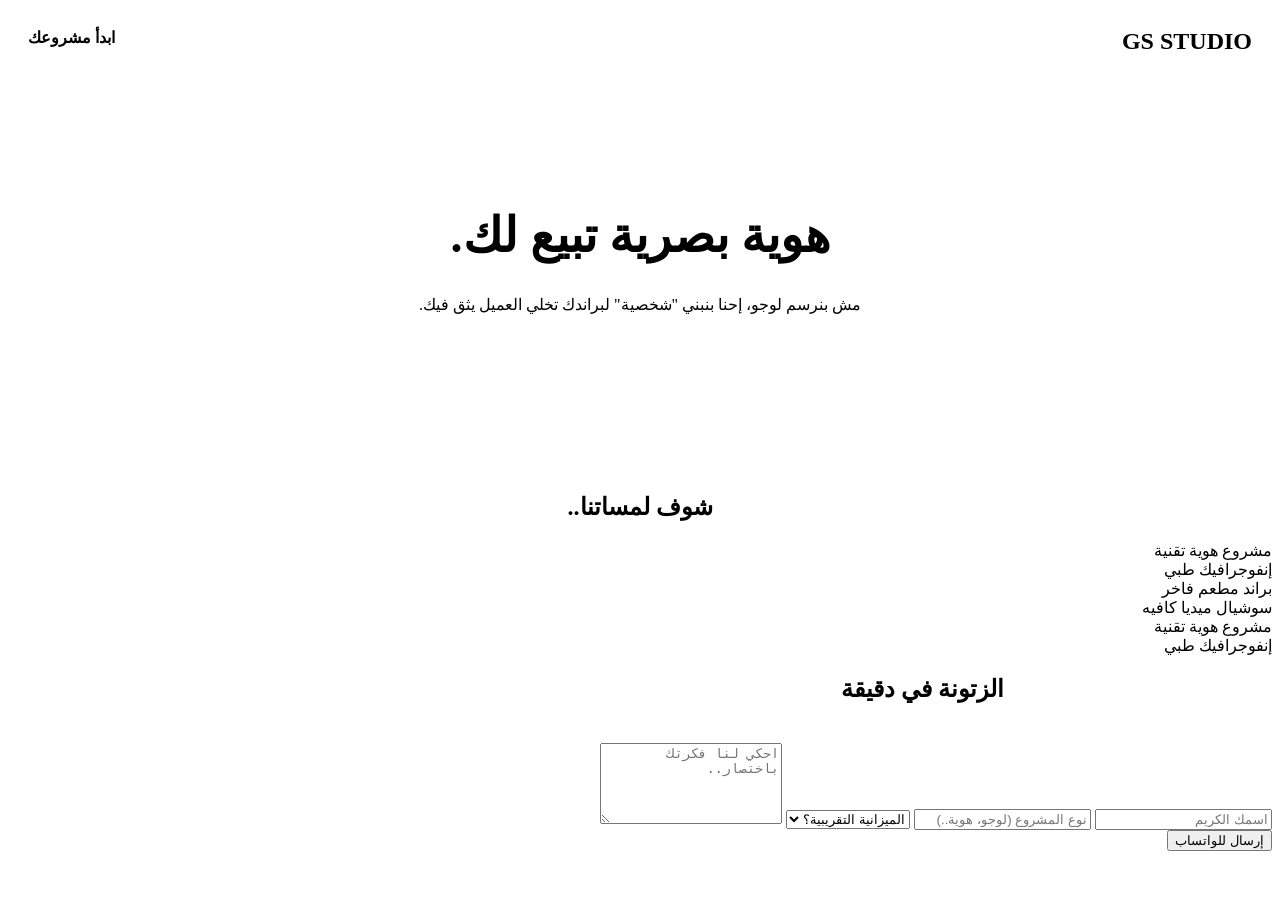
==== commit ef255e90: "Add files via upload" ====
--- a/index.html
+++ b/index.html
@@ -2,230 +2,54 @@
 <html lang="ar" dir="rtl">
 <head>
     <meta charset="UTF-8">
-    <meta name="viewport" content="width=device-width, initial-scale=1.0">
-    <title>Graphic Studio | التصميم من الآخر</title>
+    <title>GS STUDIO | هوية تبيع لك</title>
     <link href="https://fonts.googleapis.com/css2?family=Cairo:wght@400;700;900&display=swap" rel="stylesheet">
-    <style>
-        :root {
-            --blue-tech: #0062ff; /* الأزرق التقني */
-            --bg-dark: #050a18;   /* خلفية فخمة */
-            --card-bg: #0f172a;
-            --text-main: #f8fafc;
-            --text-dim: #94a3b8;
-        }
-
-        * {
-            margin: 0;
-            padding: 0;
-            box-sizing: border-box;
-            font-family: 'Cairo', sans-serif;
-        }
-
-        body {
-            background-color: var(--bg-dark);
-            color: var(--text-main);
-            line-height: 1.6;
-            overflow-x: hidden;
-        }
-
-        /* نافبار مختصر */
-        nav {
-            display: flex;
-            justify-content: space-between;
-            align-items: center;
-            padding: 20px 8%;
-            background: rgba(5, 10, 24, 0.8);
-            backdrop-filter: blur(10px);
-            position: sticky;
-            top: 0;
-            z-index: 1000;
-        }
-
-        .logo { font-weight: 900; font-size: 1.4rem; color: var(--blue-tech); }
-
-        /* الهيرو - الزتونة */
-        .hero {
-            height: 90vh;
-            display: flex;
-            flex-direction: column;
-            justify-content: center;
-            align-items: center;
-            text-align: center;
-            padding: 0 5%;
-        }
-
-        .hero h1 {
-            font-size: clamp(2rem, 5vw, 4rem);
-            font-weight: 900;
-            margin-bottom: 20px;
-        }
-
-        .hero h1 span { color: var(--blue-tech); }
-
-        .hero p {
-            font-size: 1.2rem;
-            color: var(--text-dim);
-            max-width: 600px;
-            margin-bottom: 40px;
-        }
-
-        .btn-cta {
-            background: var(--blue-tech);
-            color: white;
-            padding: 18px 45px;
-            border-radius: 12px;
-            text-decoration: none;
-            font-weight: bold;
-            font-size: 1.1rem;
-            transition: 0.3s cubic-bezier(0.175, 0.885, 0.32, 1.275);
-            box-shadow: 0 10px 30px rgba(0, 98, 255, 0.3);
-        }
-
-        .btn-cta:hover { transform: scale(1.05); box-shadow: 0 15px 40px rgba(0, 98, 255, 0.5); }
-
-        /* سيكشن البريف */
-        .brief-section {
-            padding: 100px 8%;
-            background: var(--card-bg);
-            border-top: 1px solid #1e293b;
-        }
-
-        .section-head { text-align: center; margin-bottom: 50px; }
-        .section-head h2 { font-size: 2.2rem; margin-bottom: 10px; }
-
-        .form-grid {
-            max-width: 800px;
-            margin: 0 auto;
-            display: grid;
-            grid-template-columns: 1fr 1fr;
-            gap: 20px;
-        }
-
-        .full-width { grid-column: span 2; }
-
-        input, textarea, select {
-            width: 100%;
-            padding: 15px;
-            background: #050a18;
-            border: 1px solid #334155;
-            border-radius: 10px;
-            color: white;
-            font-size: 1rem;
-            outline: none;
-            transition: 0.3s;
-        }
-
-        input:focus, textarea:focus, select:focus { border-color: var(--blue-tech); }
-
-        .submit-btn {
-            grid-column: span 2;
-            background: var(--blue-tech);
-            border: none;
-            color: white;
-            padding: 18px;
-            border-radius: 10px;
-            font-weight: bold;
-            cursor: pointer;
-            font-size: 1.1rem;
-        }
-
-        /* شغل الجرافيك - كروت سريعة */
-        .work-grid {
-            display: grid;
-            grid-template-columns: repeat(auto-fit, minmax(300px, 1fr));
-            gap: 20px;
-            padding: 50px 0;
-        }
-
-        .work-card {
-            background: #0f172a;
-            height: 250px;
-            border-radius: 15px;
-            display: flex;
-            align-items: center;
-            justify-content: center;
-            border: 1px solid #1e293b;
-            color: var(--text-dim);
-            transition: 0.3s;
-        }
-
-        .work-card:hover { border-color: var(--blue-tech); color: white; }
-
-        /* Responsive */
-        @media (max-width: 768px) {
-            .form-grid { grid-template-columns: 1fr; }
-            .full-width { grid-column: span 1; }
-            .submit-btn { grid-column: span 1; }
-        }
-    </style>
+    <link rel="stylesheet" href="style.css">
 </head>
 <body>
-
-    <nav>
-        <div class="logo">GS STUDIO</div>
-        <div class="nav-links">
-            <a href="#brief" style="color: var(--blue-tech); text-decoration: none; font-weight: bold;">ابدأ مشروعك</a>
-        </div>
+    <nav class="container" style="display: flex; justify-content: space-between; padding: 20px;">
+        <div style="font-weight: 900; color: var(--blue-tech); font-size: 1.5rem;">GS STUDIO</div>
+        <a href="#brief" style="color: var(--blue-tech); font-weight: bold; text-decoration: none;">ابدأ مشروعك</a>
     </nav>
 
-    <section class="hero">
-        <h1>هوية بصرية <span>تبيع لك.</span></h1>
-        <p>مش بنعمل مجرد رسومات، إحنا بنبني "شخصية" لبراندك تخلي العميل يختارك أنت وسط زحمة السوق.</p>
-        <a href="#brief" class="btn-cta">ابعت البريف.. وإحنا نكلمك</a>
+    <header class="container" style="text-align: center; padding: 100px 0;">
+        <h1 style="font-size: 3rem; font-weight: 900;">هوية بصرية <span style="color: var(--blue-tech);">تبيع لك.</span></h1>
+        <p style="color: var(--muted); margin-bottom: 40px;">مش بنرسم لوجو، إحنا بنبني "شخصية" لبراندك تخلي العميل يثق فيك.</p>
+        <a href="#brief" style="background: var(--blue-tech); color: white; padding: 15px 40px; border-radius: 10px; text-decoration: none; font-weight: bold;">ابعت البريف.. والباقي علينا</a>
+    </header>
+
+    <section class="container">
+        <h2 style="text-align: center; margin-bottom: 20px;">شوف لمساتنا..</h2>
+        <div class="slider-container">
+            <div class="slider-track">
+                <div class="work-item">مشروع هوية تقنية</div>
+                <div class="work-item">إنفوجرافيك طبي</div>
+                <div class="work-item">براند مطعم فاخر</div>
+                <div class="work-item">سوشيال ميديا كافيه</div>
+                <div class="work-item">مشروع هوية تقنية</div>
+                <div class="work-item">إنفوجرافيك طبي</div>
+            </div>
+        </div>
     </section>
 
-    <section id="brief" class="brief-section">
-        <div class="section-head">
-            <h2>الزتونة في دقيقة</h2>
-            <p>املأ البيانات دي وهتلاقينا بنكلمك نخلص الاتفاق.</p>
+    <section id="brief" class="form-section">
+        <div class="container" style="max-width: 700px;">
+            <h2 style="text-align: center; margin-bottom: 40px;">الزتونة في دقيقة</h2>
+            <form id="briefForm">
+                <input type="text" name="name" placeholder="اسمك الكريم" required>
+                <input type="text" name="project" placeholder="نوع المشروع (لوجو، هوية..)" required>
+                <select name="budget">
+                    <option value="" disabled selected>الميزانية التقريبية؟</option>
+                    <option value="اقتصادية">اقتصادية</option>
+                    <option value="متوسطة">متوسطة</option>
+                    <option value="احترافية">احترافية</option>
+                </select>
+                <textarea name="notes" rows="5" placeholder="احكي لنا فكرتك باختصار.." required></textarea>
+                <button type="submit" class="btn-submit">إرسال للواتساب</button>
+            </form>
         </div>
-
-        <form class="form-grid" id="whatsappForm">
-            <input type="text" id="name" placeholder="اسمك إيه؟" required>
-            <input type="text" id="projectType" placeholder="نوع المشروع (لوجو، هوية، سوشيال..)" required>
-            <select id="budget" class="full-width">
-                <option value="" disabled selected>ميزانيتك التقريبية في حدود كام؟</option>
-                <option value="بسيطة">بداية (بسيطة)</option>
-                <option value="متوسطة">احترافية (متوسطة)</option>
-                <option value="كبيرة">شاملة (كبيرة)</option>
-            </select>
-            <textarea id="details" class="full-width" rows="4" placeholder="احكي لنا فكرتك باختصار.." required></textarea>
-            <button type="submit" class="submit-btn">إرسال البريف للواتساب</button>
-        </form>
     </section>
 
-    <footer style="text-align: center; padding: 40px; color: var(--text-dim); font-size: 0.9rem;">
-        &copy; 2024 Graphic Studio | تم التصميم بكل احترافية
-    </footer>
-
-    <script>
-        document.getElementById('whatsappForm').addEventListener('submit', function(e) {
-            e.preventDefault();
-            
-            // تجميع البيانات
-            const name = document.getElementById('name').value;
-            const type = document.getElementById('projectType').value;
-            const budget = document.getElementById('budget').value;
-            const details = document.getElementById('details').value;
-
-            // بناء رسالة الواتساب
-            const message = `يا هلا.. أنا ${name}%0Aمحتاج شغل: ${type}%0Aالميزانية: ${budget}%0Aالتفاصيل: ${details}`;
-            
-            // رقم تليفونك هنا (استبدله برقمك)
-            const phone = "201100000000"; 
-            
-            window.open(`https://wa.me/${phone}?text=${message}`, '_blank');
-        });
-
-        // انيميشن بسيط للسكرول
-        document.querySelectorAll('a[href^="#"]').forEach(anchor => {
-            anchor.addEventListener('click', function (e) {
-                e.preventDefault();
-                document.querySelector(this.getAttribute('href')).scrollIntoView({
-                    behavior: 'smooth'
-                });
-            });
-        });
-    </script>
+    <script src="main.js"></script>
 </body>
-</html>
+</html>
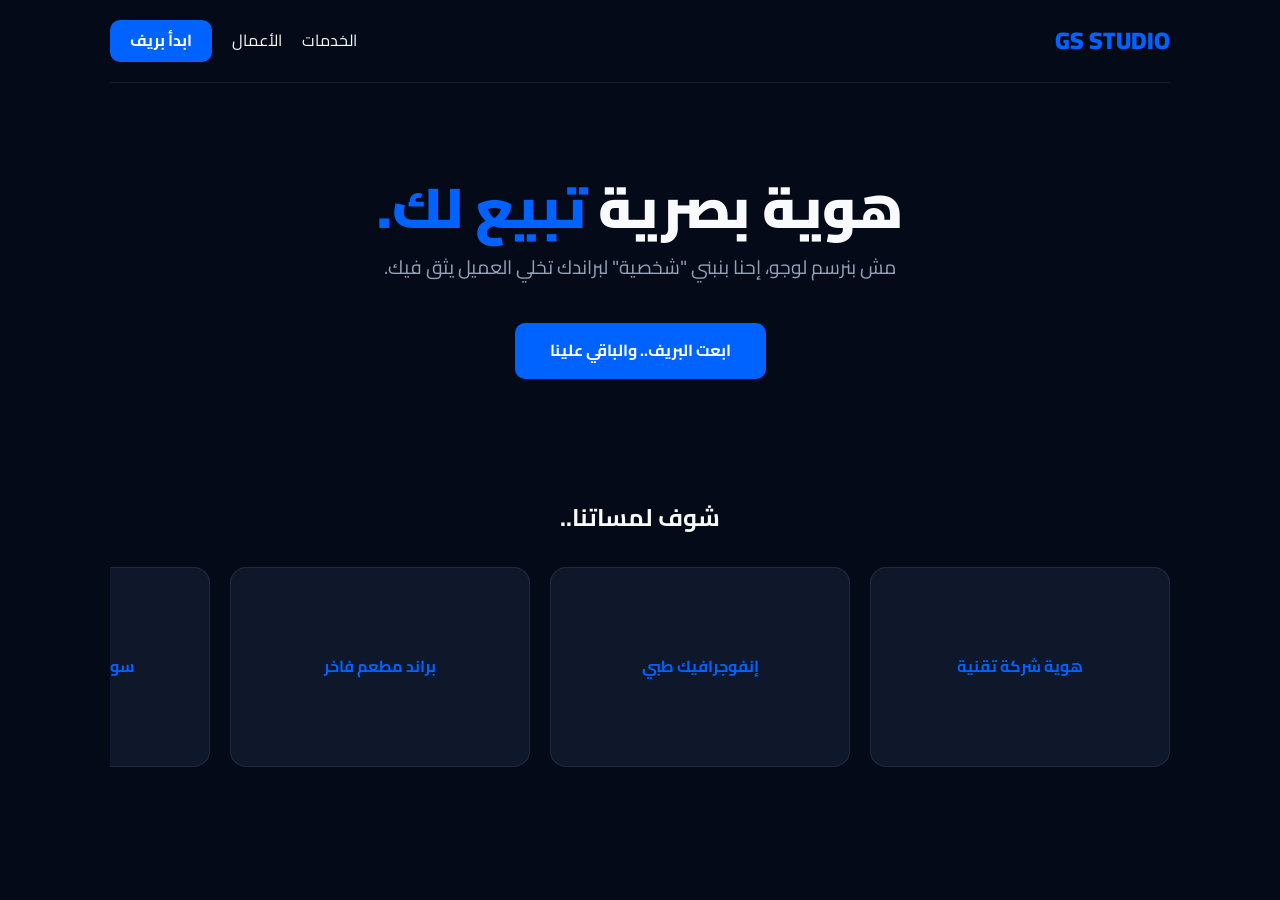
==== commit 0f18368d: "Update index.html" ====
--- a/index.html
+++ b/index.html
@@ -4,52 +4,36 @@
     <meta charset="UTF-8">
     <title>GS STUDIO | هوية تبيع لك</title>
     <link href="https://fonts.googleapis.com/css2?family=Cairo:wght@400;700;900&display=swap" rel="stylesheet">
-    <link rel="stylesheet" href="style.css">
+    <link rel="stylesheet" href="css/style.css">
 </head>
 <body>
-    <nav class="container" style="display: flex; justify-content: space-between; padding: 20px;">
-        <div style="font-weight: 900; color: var(--blue-tech); font-size: 1.5rem;">GS STUDIO</div>
-        <a href="#brief" style="color: var(--blue-tech); font-weight: bold; text-decoration: none;">ابدأ مشروعك</a>
-    </nav>
+    <div class="container">
+        <nav>
+            <a href="index.html" class="logo">GS STUDIO</a>
+            <div style="display:flex; gap:20px; align-items: center;">
+                <a href="services.html" style="color:var(--text); text-decoration:none">الخدمات</a>
+                <a href="portfolio.html" style="color:var(--text); text-decoration:none">الأعمال</a>
+                <a href="brief.html" class="btn-cta" style="padding:8px 20px">ابدأ بريف</a>
+            </div>
+        </nav>
 
-    <header class="container" style="text-align: center; padding: 100px 0;">
-        <h1 style="font-size: 3rem; font-weight: 900;">هوية بصرية <span style="color: var(--blue-tech);">تبيع لك.</span></h1>
-        <p style="color: var(--muted); margin-bottom: 40px;">مش بنرسم لوجو، إحنا بنبني "شخصية" لبراندك تخلي العميل يثق فيك.</p>
-        <a href="#brief" style="background: var(--blue-tech); color: white; padding: 15px 40px; border-radius: 10px; text-decoration: none; font-weight: bold;">ابعت البريف.. والباقي علينا</a>
-    </header>
+        <header style="text-align: center; padding: 80px 0;">
+            <h1 style="font-size: clamp(2rem, 5vw, 3.5rem); font-weight: 900;">هوية بصرية <span style="color: var(--blue-tech);">تبيع لك.</span></h1>
+            <p style="color: var(--muted); margin-bottom: 40px; font-size: 1.2rem;">مش بنرسم لوجو، إحنا بنبني "شخصية" لبراندك تخلي العميل يثق فيك.</p>
+            <a href="brief.html" class="btn-cta">ابعت البريف.. والباقي علينا</a>
+        </header>
 
-    <section class="container">
-        <h2 style="text-align: center; margin-bottom: 20px;">شوف لمساتنا..</h2>
-        <div class="slider-container">
+        <section class="slider-container">
+            <h2 style="text-align: center; margin-bottom: 30px;">شوف لمساتنا..</h2>
             <div class="slider-track">
-                <div class="work-item">مشروع هوية تقنية</div>
+                <div class="work-item">هوية شركة تقنية</div>
                 <div class="work-item">إنفوجرافيك طبي</div>
                 <div class="work-item">براند مطعم فاخر</div>
                 <div class="work-item">سوشيال ميديا كافيه</div>
-                <div class="work-item">مشروع هوية تقنية</div>
-                <div class="work-item">إنفوجرافيك طبي</div>
+                <div class="work-item">هوية شركة تقنية</div>
             </div>
-        </div>
-    </section>
-
-    <section id="brief" class="form-section">
-        <div class="container" style="max-width: 700px;">
-            <h2 style="text-align: center; margin-bottom: 40px;">الزتونة في دقيقة</h2>
-            <form id="briefForm">
-                <input type="text" name="name" placeholder="اسمك الكريم" required>
-                <input type="text" name="project" placeholder="نوع المشروع (لوجو، هوية..)" required>
-                <select name="budget">
-                    <option value="" disabled selected>الميزانية التقريبية؟</option>
-                    <option value="اقتصادية">اقتصادية</option>
-                    <option value="متوسطة">متوسطة</option>
-                    <option value="احترافية">احترافية</option>
-                </select>
-                <textarea name="notes" rows="5" placeholder="احكي لنا فكرتك باختصار.." required></textarea>
-                <button type="submit" class="btn-submit">إرسال للواتساب</button>
-            </form>
-        </div>
-    </section>
-
-    <script src="main.js"></script>
+        </section>
+    </div>
+    <script src="js/main.js"></script>
 </body>
-</html>+</html>
--- a/css/style.css
+++ b/css/style.css
@@ -0,0 +1,48 @@
+:root {
+  --blue-tech: #0062ff;
+  --bg: #050a18;
+  --panel: #0f172a;
+  --text: #f8fafc;
+  --muted: #94a3b8;
+  --line: rgba(255,255,255,.08);
+  --radius: 16px;
+}
+
+* { box-sizing: border-box; margin: 0; padding: 0; }
+body {
+  font-family: 'Cairo', sans-serif;
+  background-color: var(--bg);
+  color: var(--text);
+  line-height: 1.6;
+  direction: rtl;
+}
+
+.container { max-width: 1100px; margin: 0 auto; padding: 0 20px; }
+
+/* Navigation */
+nav { display: flex; justify-content: space-between; align-items: center; padding: 20px 0; border-bottom: 1px solid var(--line); }
+.logo { font-weight: 900; font-size: 1.5rem; color: var(--blue-tech); text-decoration: none; }
+
+/* Portfolio Slider (Hero Animation) */
+.slider-container { overflow: hidden; padding: 40px 0; position: relative; }
+.slider-track { display: flex; gap: 20px; animation: scroll 25s linear infinite; }
+.slider-track:hover { animation-play-state: paused; }
+.work-item {
+  min-width: 300px; height: 200px; background: var(--panel); border: 1px solid var(--line);
+  border-radius: var(--radius); display: flex; align-items: center; justify-content: center;
+  font-weight: bold; color: var(--blue-tech); transition: 0.3s; cursor: pointer;
+}
+@keyframes scroll { 0% { transform: translateX(0); } 100% { transform: translateX(calc(-320px * 4)); } }
+
+/* Cards & Forms */
+.card-grid { display: grid; grid-template-columns: repeat(auto-fit, minmax(300px, 1fr)); gap: 20px; padding: 40px 0; }
+.s-card { background: var(--panel); border: 1px solid var(--line); padding: 25px; border-radius: var(--radius); transition: 0.3s; }
+.s-card:hover { border-color: var(--blue-tech); }
+.btn-cta { 
+  background: var(--blue-tech); color: white; padding: 15px 35px; border-radius: 10px; 
+  text-decoration: none; font-weight: bold; display: inline-block; border: none; cursor: pointer;
+}
+input, textarea, select {
+  width: 100%; padding: 15px; margin-bottom: 15px; background: var(--bg);
+  border: 1px solid var(--line); border-radius: 10px; color: white; font-family: inherit;
+}
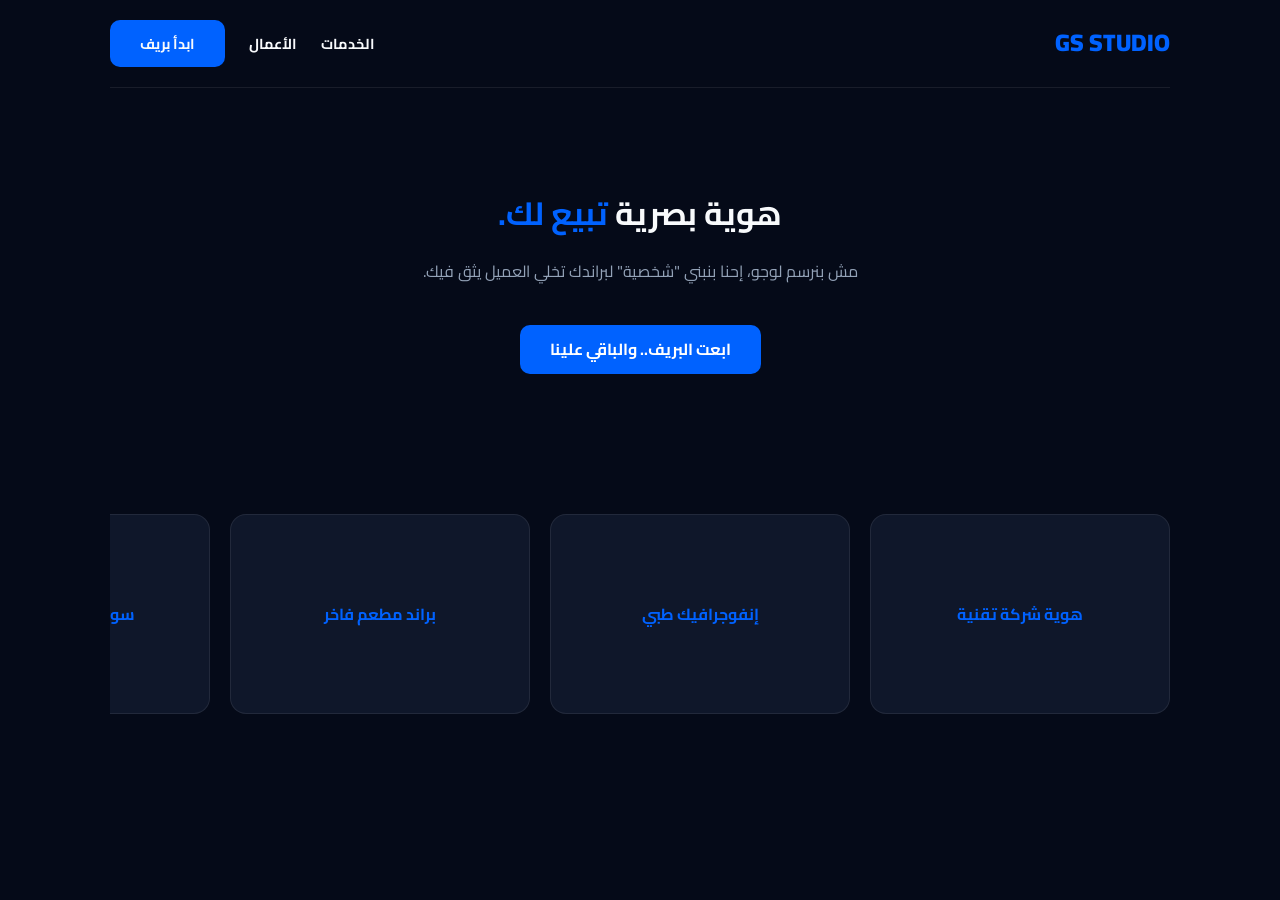
==== commit ecb916fd: "Update index.html" ====
--- a/index.html
+++ b/index.html
@@ -2,7 +2,7 @@
 <html lang="ar" dir="rtl">
 <head>
     <meta charset="UTF-8">
-    <title>GS STUDIO | هوية تبيع لك</title>
+    <title>GS STUDIO | الرئيسية</title>
     <link href="https://fonts.googleapis.com/css2?family=Cairo:wght@400;700;900&display=swap" rel="stylesheet">
     <link rel="stylesheet" href="css/style.css">
 </head>
@@ -10,30 +10,27 @@
     <div class="container">
         <nav>
             <a href="index.html" class="logo">GS STUDIO</a>
-            <div style="display:flex; gap:20px; align-items: center;">
-                <a href="services.html" style="color:var(--text); text-decoration:none">الخدمات</a>
-                <a href="portfolio.html" style="color:var(--text); text-decoration:none">الأعمال</a>
-                <a href="brief.html" class="btn-cta" style="padding:8px 20px">ابدأ بريف</a>
+            <div class="nav-links">
+                <a href="services.html">الخدمات</a>
+                <a href="portfolio.html">الأعمال</a>
+                <a href="brief.html" class="btn-cta">ابدأ بريف</a>
             </div>
         </nav>
 
-        <header style="text-align: center; padding: 80px 0;">
-            <h1 style="font-size: clamp(2rem, 5vw, 3.5rem); font-weight: 900;">هوية بصرية <span style="color: var(--blue-tech);">تبيع لك.</span></h1>
-            <p style="color: var(--muted); margin-bottom: 40px; font-size: 1.2rem;">مش بنرسم لوجو، إحنا بنبني "شخصية" لبراندك تخلي العميل يثق فيك.</p>
+        <header style="text-align: center; padding: 100px 0;">
+            <h1>هوية بصرية <span style="color: var(--blue-tech);">تبيع لك.</span></h1>
+            <p style="color: var(--muted); margin: 20px 0 40px;">مش بنرسم لوجو، إحنا بنبني "شخصية" لبراندك تخلي العميل يثق فيك.</p>
             <a href="brief.html" class="btn-cta">ابعت البريف.. والباقي علينا</a>
         </header>
 
         <section class="slider-container">
-            <h2 style="text-align: center; margin-bottom: 30px;">شوف لمساتنا..</h2>
             <div class="slider-track">
                 <div class="work-item">هوية شركة تقنية</div>
                 <div class="work-item">إنفوجرافيك طبي</div>
                 <div class="work-item">براند مطعم فاخر</div>
                 <div class="work-item">سوشيال ميديا كافيه</div>
-                <div class="work-item">هوية شركة تقنية</div>
             </div>
         </section>
     </div>
-    <script src="js/main.js"></script>
 </body>
 </html>
--- a/css/style.css
+++ b/css/style.css
@@ -19,29 +19,29 @@
 
 .container { max-width: 1100px; margin: 0 auto; padding: 0 20px; }
 
-/* Navigation */
+/* القائمة العلوي */
 nav { display: flex; justify-content: space-between; align-items: center; padding: 20px 0; border-bottom: 1px solid var(--line); }
 .logo { font-weight: 900; font-size: 1.5rem; color: var(--blue-tech); text-decoration: none; }
+.nav-links a { color: var(--text); text-decoration: none; margin-right: 20px; font-weight: bold; font-size: 0.9rem; }
 
-/* Portfolio Slider (Hero Animation) */
-.slider-container { overflow: hidden; padding: 40px 0; position: relative; }
+/* أزرار */
+.btn-cta { 
+  background: var(--blue-tech); color: white; padding: 12px 30px; border-radius: 10px; 
+  text-decoration: none; font-weight: bold; display: inline-block; border: none; cursor: pointer;
+}
+
+/* سلايدر الأعمال */
+.slider-container { overflow: hidden; padding: 40px 0; }
 .slider-track { display: flex; gap: 20px; animation: scroll 25s linear infinite; }
-.slider-track:hover { animation-play-state: paused; }
 .work-item {
   min-width: 300px; height: 200px; background: var(--panel); border: 1px solid var(--line);
   border-radius: var(--radius); display: flex; align-items: center; justify-content: center;
-  font-weight: bold; color: var(--blue-tech); transition: 0.3s; cursor: pointer;
+  font-weight: bold; color: var(--blue-tech);
 }
 @keyframes scroll { 0% { transform: translateX(0); } 100% { transform: translateX(calc(-320px * 4)); } }
 
-/* Cards & Forms */
-.card-grid { display: grid; grid-template-columns: repeat(auto-fit, minmax(300px, 1fr)); gap: 20px; padding: 40px 0; }
-.s-card { background: var(--panel); border: 1px solid var(--line); padding: 25px; border-radius: var(--radius); transition: 0.3s; }
-.s-card:hover { border-color: var(--blue-tech); }
-.btn-cta { 
-  background: var(--blue-tech); color: white; padding: 15px 35px; border-radius: 10px; 
-  text-decoration: none; font-weight: bold; display: inline-block; border: none; cursor: pointer;
-}
+/* الفورم */
+.form-box { background: var(--panel); padding: 40px; border-radius: var(--radius); max-width: 700px; margin: 40px auto; }
 input, textarea, select {
   width: 100%; padding: 15px; margin-bottom: 15px; background: var(--bg);
   border: 1px solid var(--line); border-radius: 10px; color: white; font-family: inherit;
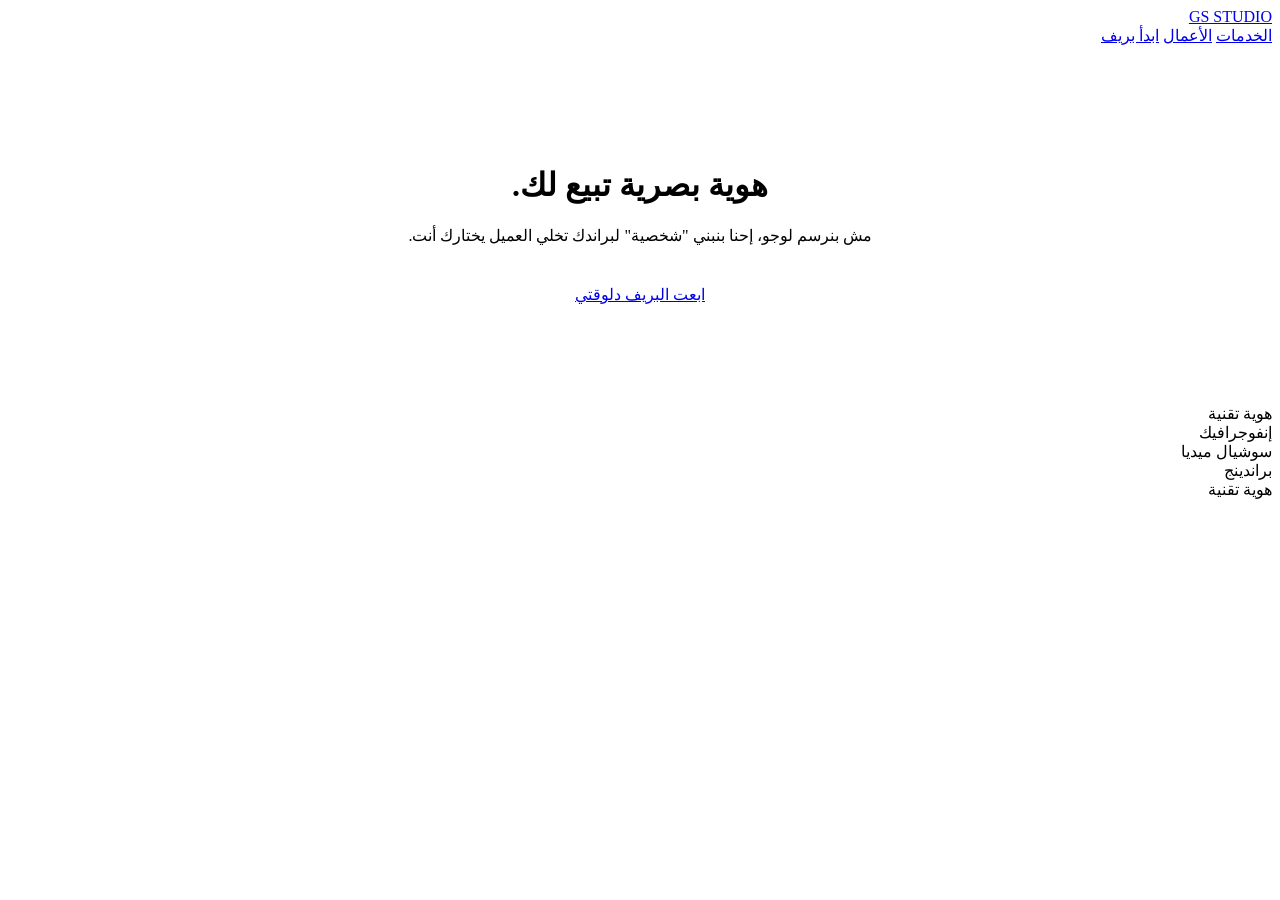
==== commit 826d8976: "Update index.html" ====
--- a/index.html
+++ b/index.html
@@ -4,7 +4,7 @@
     <meta charset="UTF-8">
     <title>GS STUDIO | الرئيسية</title>
     <link href="https://fonts.googleapis.com/css2?family=Cairo:wght@400;700;900&display=swap" rel="stylesheet">
-    <link rel="stylesheet" href="css/style.css">
+    <link rel="stylesheet" href="style.css">
 </head>
 <body>
     <div class="container">
@@ -19,16 +19,17 @@
 
         <header style="text-align: center; padding: 100px 0;">
             <h1>هوية بصرية <span style="color: var(--blue-tech);">تبيع لك.</span></h1>
-            <p style="color: var(--muted); margin: 20px 0 40px;">مش بنرسم لوجو، إحنا بنبني "شخصية" لبراندك تخلي العميل يثق فيك.</p>
-            <a href="brief.html" class="btn-cta">ابعت البريف.. والباقي علينا</a>
+            <p style="color: var(--muted); margin: 20px 0 40px;">مش بنرسم لوجو، إحنا بنبني "شخصية" لبراندك تخلي العميل يختارك أنت.</p>
+            <a href="brief.html" class="btn-cta">ابعت البريف دلوقتي</a>
         </header>
 
         <section class="slider-container">
             <div class="slider-track">
-                <div class="work-item">هوية شركة تقنية</div>
-                <div class="work-item">إنفوجرافيك طبي</div>
-                <div class="work-item">براند مطعم فاخر</div>
-                <div class="work-item">سوشيال ميديا كافيه</div>
+                <div class="work-item">هوية تقنية</div>
+                <div class="work-item">إنفوجرافيك</div>
+                <div class="work-item">سوشيال ميديا</div>
+                <div class="work-item">براندينج</div>
+                <div class="work-item">هوية تقنية</div>
             </div>
         </section>
     </div>
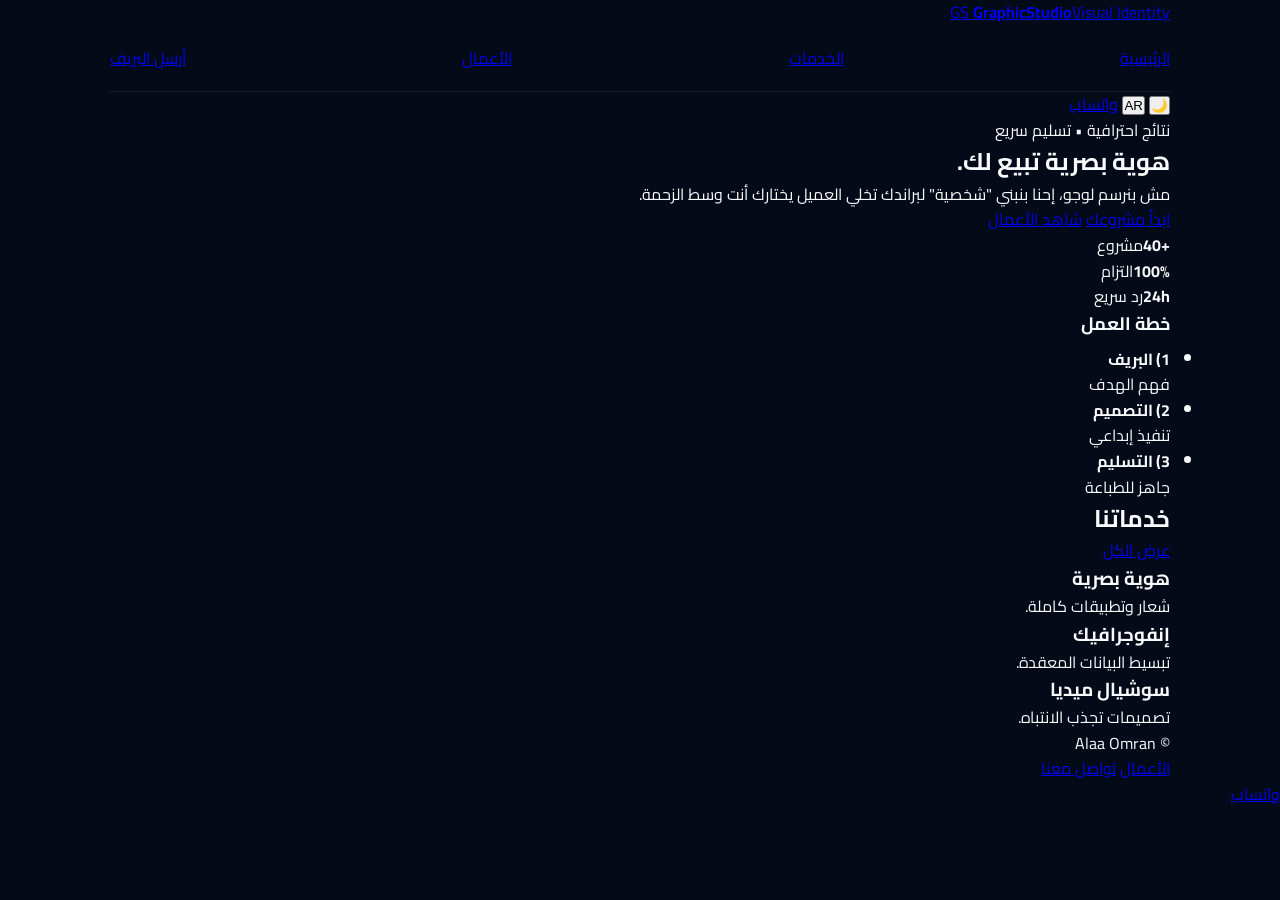
==== commit 5b9805cb: "Update index.html" ====
--- a/index.html
+++ b/index.html
@@ -1,37 +1,91 @@
 <!DOCTYPE html>
 <html lang="ar" dir="rtl">
 <head>
-    <meta charset="UTF-8">
-    <title>GS STUDIO | الرئيسية</title>
-    <link href="https://fonts.googleapis.com/css2?family=Cairo:wght@400;700;900&display=swap" rel="stylesheet">
-    <link rel="stylesheet" href="style.css">
+  <meta charset="UTF-8">
+  <meta name="viewport" content="width=device-width, initial-scale=1.0">
+  <title>GraphicStudio — الرئيسية</title>
+  <link href="https://fonts.googleapis.com/css2?family=Cairo:wght@400;600;700;800&display=swap" rel="stylesheet">
+  <link rel="stylesheet" href="css/style.css">
 </head>
-<body>
+<body> <header class="nav">
     <div class="container">
-        <nav>
-            <a href="index.html" class="logo">GS STUDIO</a>
-            <div class="nav-links">
-                <a href="services.html">الخدمات</a>
-                <a href="portfolio.html">الأعمال</a>
-                <a href="brief.html" class="btn-cta">ابدأ بريف</a>
+      <div class="navInner">
+        <a class="brand" href="index.html">
+          <span class="brandMark">GS</span>
+          <span class="brandText"><strong>GraphicStudio</strong><span>Visual Identity</span></span>
+        </a>
+        <nav class="navLinks">
+          <a href="index.html" class="active">الرئيسية</a>
+          <a href="services.html">الخدمات</a>
+          <a href="portfolio.html">الأعمال</a>
+          <a href="brief.html" class="cta">أرسل البريف</a>
+        </nav>
+        <div class="navActions">
+          <button class="iconBtn" id="themeToggle">🌙</button>
+          <button class="iconBtn" id="langToggle">AR</button>
+          <a class="cta" id="waTop" href="#">واتساب</a>
+        </div>
+      </div>
+    </div>
+  </header>
+
+  <main class="container">
+    <section class="hero">
+      <div class="heroCard">
+        <div class="heroGrid">
+          <div>
+            <div class="badge">نتائج احترافية • تسليم سريع</div>
+            <h1 class="h1">هوية بصرية <span style="color:var(--accent)">تبيع لك.</span></h1>
+            <p class="lead">مش بنرسم لوجو، إحنا بنبني "شخصية" لبراندك تخلي العميل يختارك أنت وسط الزحمة.</p>
+            <div class="heroActions">
+              <a class="btn btnPrimary" href="brief.html">ابدأ مشروعك</a>
+              <a class="btn" href="portfolio.html">شاهد الأعمال</a>
             </div>
-        </nav>
+            <div class="statGrid">
+              <div class="stat"><strong>+40</strong><span>مشروع</span></div>
+              <div class="stat"><strong>100%</strong><span>التزام</span></div>
+              <div class="stat"><strong>24h</strong><span>رد سريع</span></div>
+            </div>
+          </div>
+          <aside class="heroSide">
+            <h2 style="margin:0 0 8px; font-size:18px;">خطة العمل</h2>
+            <ul class="quickList">
+              <li class="quickItem"><span class="dot"></span><div><b>1) البريف</b><p>فهم الهدف</p></div></li>
+              <li class="quickItem"><span class="dot"></span><div><b>2) التصميم</b><p>تنفيذ إبداعي</p></div></li>
+              <li class="quickItem"><span class="dot"></span><div><b>3) التسليم</b><p>جاهز للطباعة</p></div></li>
+            </ul>
+          </aside>
+        </div>
+      </div>
+    </section>
 
-        <header style="text-align: center; padding: 100px 0;">
-            <h1>هوية بصرية <span style="color: var(--blue-tech);">تبيع لك.</span></h1>
-            <p style="color: var(--muted); margin: 20px 0 40px;">مش بنرسم لوجو، إحنا بنبني "شخصية" لبراندك تخلي العميل يختارك أنت.</p>
-            <a href="brief.html" class="btn-cta">ابعت البريف دلوقتي</a>
-        </header>
+    <section class="section">
+      <div class="sectionHead">
+        <h2>خدماتنا</h2>
+        <a class="btn" href="services.html">عرض الكل</a>
+      </div>
+      <div class="cards">
+        <article class="card"><h3>هوية بصرية</h3><p>شعار وتطبيقات كاملة.</p></article>
+        <article class="card"><h3>إنفوجرافيك</h3><p>تبسيط البيانات المعقدة.</p></article>
+        <article class="card"><h3>سوشيال ميديا</h3><p>تصميمات تجذب الانتباه.</p></article>
+      </div>
+    </section>
+  </main>
 
-        <section class="slider-container">
-            <div class="slider-track">
-                <div class="work-item">هوية تقنية</div>
-                <div class="work-item">إنفوجرافيك</div>
-                <div class="work-item">سوشيال ميديا</div>
-                <div class="work-item">براندينج</div>
-                <div class="work-item">هوية تقنية</div>
-            </div>
-        </section>
+  <footer>
+    <div class="container">
+      <div class="footerInner">
+        <div>© <span id="year"></span> Alaa Omran</div>
+        <div class="footerLinks">
+          <a href="portfolio.html">الأعمال</a>
+          <a href="brief.html">تواصل معنا</a>
+        </div>
+      </div>
     </div>
+  </footer>
+
+  <a class="waFloat" id="waFloat" href="#">واتساب</a>
+
+  <script src="js/main.js"></script>
 </body>
 </html>
--- a/css/style.css
+++ b/css/style.css
@@ -0,0 +1,48 @@
+:root {
+  --blue-tech: #0062ff;
+  --bg: #050a18;
+  --panel: #0f172a;
+  --text: #f8fafc;
+  --muted: #94a3b8;
+  --line: rgba(255,255,255,.08);
+  --radius: 16px;
+}
+
+* { box-sizing: border-box; margin: 0; padding: 0; }
+body {
+  font-family: 'Cairo', sans-serif;
+  background-color: var(--bg);
+  color: var(--text);
+  line-height: 1.6;
+  direction: rtl;
+}
+
+.container { max-width: 1100px; margin: 0 auto; padding: 0 20px; }
+
+/* الهيدر */
+nav { display: flex; justify-content: space-between; align-items: center; padding: 20px 0; border-bottom: 1px solid var(--line); }
+.logo { font-weight: 900; font-size: 1.5rem; color: var(--blue-tech); text-decoration: none; }
+.nav-links a { color: var(--text); text-decoration: none; margin-right: 20px; font-weight: bold; }
+
+/* الأزرار */
+.btn-cta { 
+  background: var(--blue-tech); color: white; padding: 12px 30px; border-radius: 10px; 
+  text-decoration: none; font-weight: bold; display: inline-block; border: none; cursor: pointer;
+}
+
+/* السلايدر */
+.slider-container { overflow: hidden; padding: 40px 0; }
+.slider-track { display: flex; gap: 20px; animation: scroll 25s linear infinite; }
+.work-item {
+  min-width: 300px; height: 200px; background: var(--panel); border: 1px solid var(--line);
+  border-radius: var(--radius); display: flex; align-items: center; justify-content: center;
+  font-weight: bold; color: var(--blue-tech);
+}
+@keyframes scroll { 0% { transform: translateX(0); } 100% { transform: translateX(calc(-320px * 4)); } }
+
+/* الفورم */
+.form-box { background: var(--panel); padding: 40px; border-radius: var(--radius); max-width: 700px; margin: 40px auto; }
+input, textarea {
+  width: 100%; padding: 15px; margin-bottom: 15px; background: var(--bg);
+  border: 1px solid var(--line); border-radius: 10px; color: white; font-family: inherit;
+}
